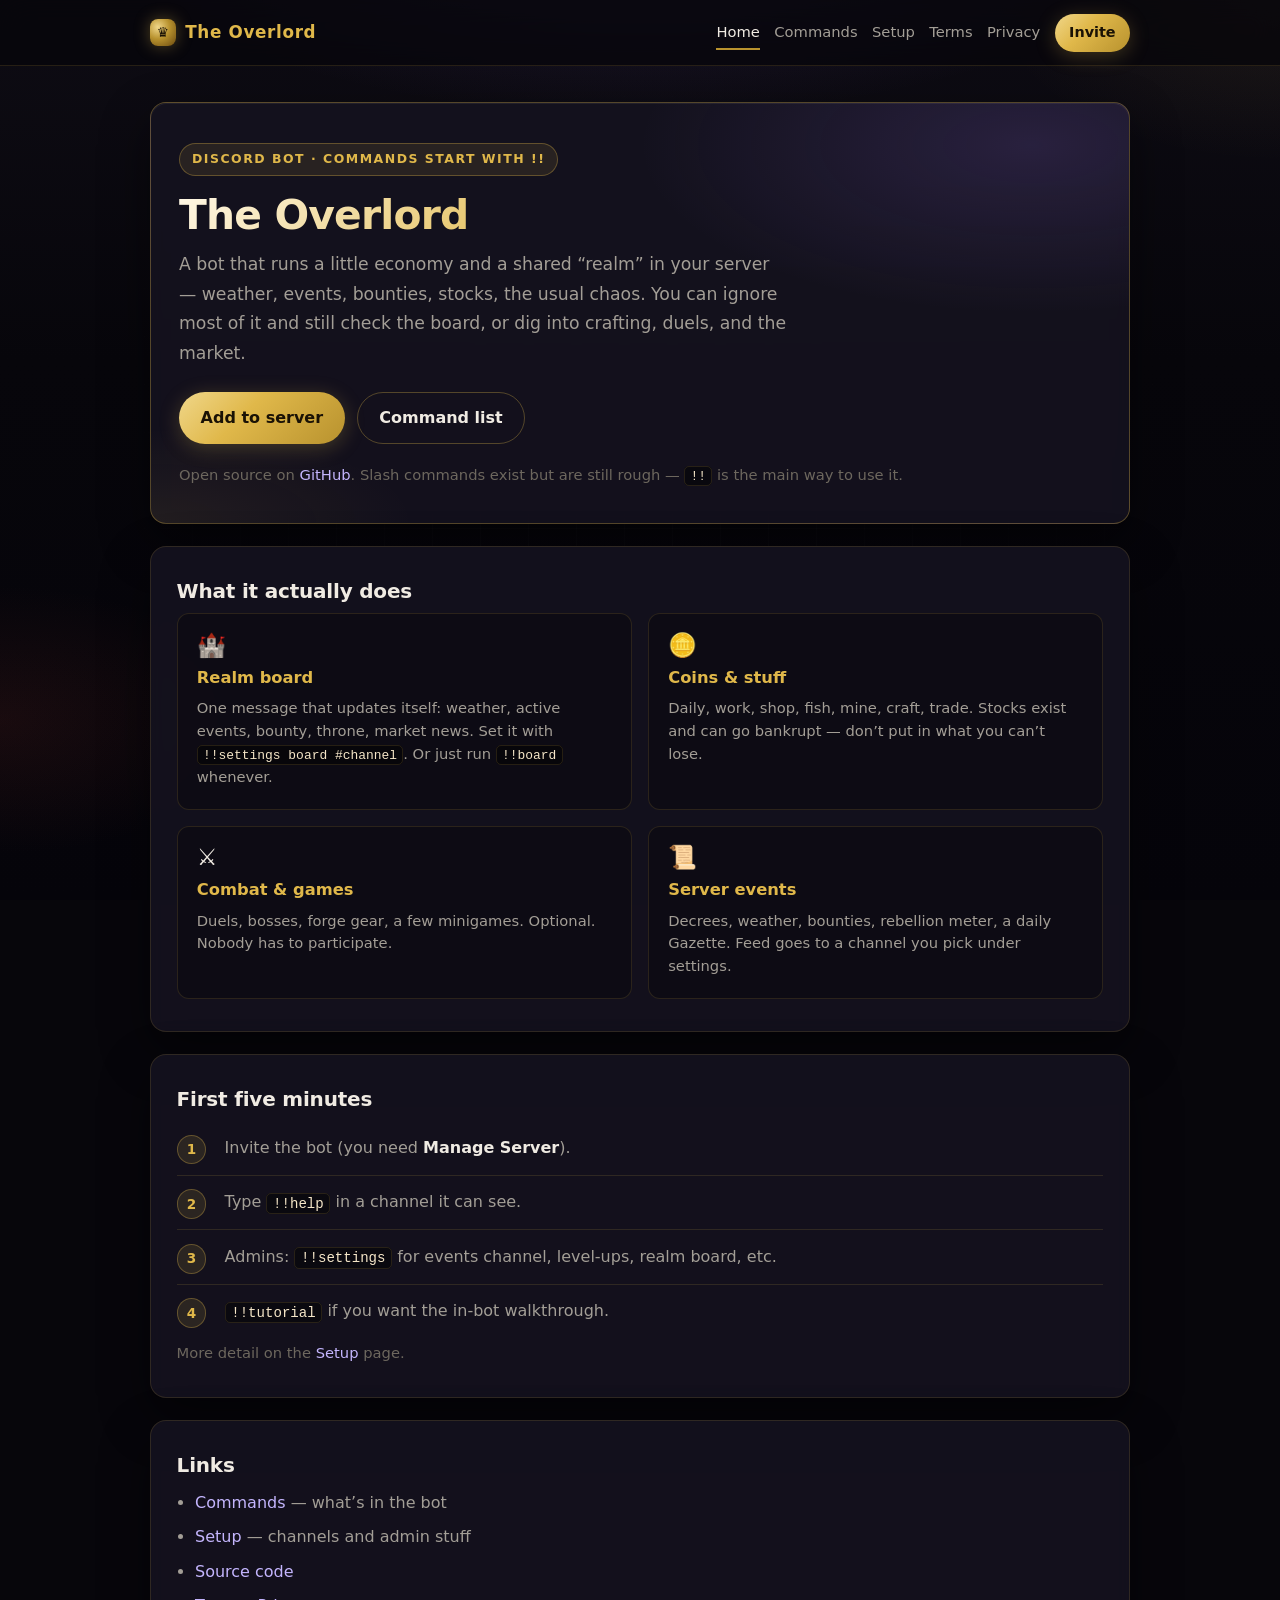
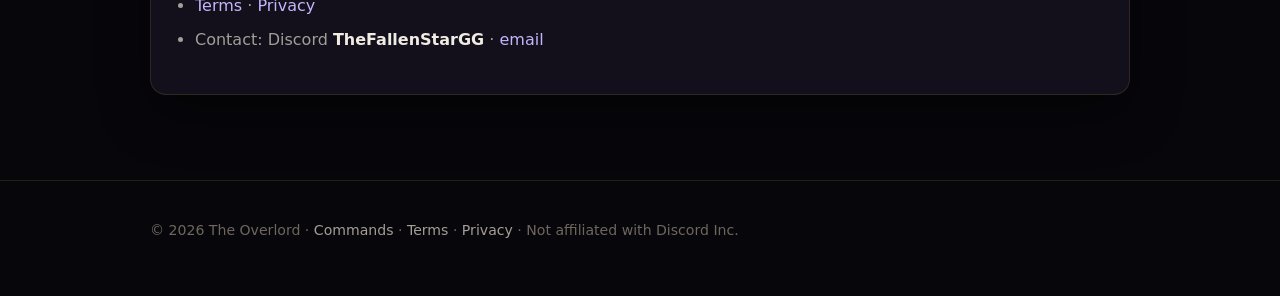
==== index.html @ f22d58d0 "Revise title, description, and navigation links Updated the title and description for clarity and ad" ====
<!DOCTYPE html>
<html lang="en">
<head>
  <meta charset="utf-8" />
  <meta name="viewport" content="width=device-width, initial-scale=1" />
  <title>The Overlord</title>
  <meta name="description" content="Discord bot with a server economy, weather, events, games, and a living realm board. Prefix !!" />
  <meta name="theme-color" content="#e0b84a" />
  <link rel="stylesheet" href="styles.css" />
</head>
<body>
  <header class="site-header">
    <div class="wrap">
      <a class="brand" href="index.html">
        <span class="brand-mark" aria-hidden="true">♛</span>
        <span class="brand-text">The Overlord</span>
      </a>
      <nav>
        <a class="active" href="index.html">Home</a>
        <a href="commands.html">Commands</a>
        <a href="setup.html">Setup</a>
        <a href="terms.html">Terms</a>
        <a href="privacy.html">Privacy</a>
        <a class="btn" href="https://discord.com/api/oauth2/authorize?client_id=1555446743515144232&permissions=268438528&scope=bot%20applications.commands">Invite</a>
      </nav>
    </div>
  </header>

  <main class="wrap">
    <section class="card hero">
      <p class="eyebrow">Discord bot · commands start with !!</p>
      <h1>The Overlord</h1>
      <p class="lead">
        A bot that runs a little economy and a shared “realm” in your server — weather, events, bounties, stocks, the usual chaos.
        You can ignore most of it and still check the board, or dig into crafting, duels, and the market.
      </p>
      <div class="cta-row">
        <a class="btn btn-lg" href="https://discord.com/api/oauth2/authorize?client_id=1555446743515144232&permissions=268438528&scope=bot%20applications.commands">Add to server</a>
        <a class="btn btn-lg btn-secondary" href="commands.html">Command list</a>
      </div>
      <p class="meta tight">
        Open source on
        <a href="https://github.com/TheFallenStarGG/OverLord-Bot" target="_blank" rel="noopener">GitHub</a>.
        Slash commands exist but are still rough — <code>!!</code> is the main way to use it.
      </p>
    </section>

    <section class="card">
      <h2 class="section-title">What it actually does</h2>
      <ul class="feature-grid">
        <li class="feature-card">
          <div class="feature-icon">🏰</div>
          <h3>Realm board</h3>
          <p>
            One message that updates itself: weather, active events, bounty, throne, market news.
            Set it with <code>!!settings board #channel</code>. Or just run <code>!!board</code> whenever.
          </p>
        </li>
        <li class="feature-card">
          <div class="feature-icon">🪙</div>
          <h3>Coins &amp; stuff</h3>
          <p>
            Daily, work, shop, fish, mine, craft, trade. Stocks exist and can go bankrupt — don’t put in what you can’t lose.
          </p>
        </li>
        <li class="feature-card">
          <div class="feature-icon">⚔️</div>
          <h3>Combat &amp; games</h3>
          <p>
            Duels, bosses, forge gear, a few minigames. Optional. Nobody has to participate.
          </p>
        </li>
        <li class="feature-card">
          <div class="feature-icon">📜</div>
          <h3>Server events</h3>
          <p>
            Decrees, weather, bounties, rebellion meter, a daily Gazette. Feed goes to a channel you pick under settings.
          </p>
        </li>
      </ul>
    </section>

    <section class="card">
      <h2 class="section-title">First five minutes</h2>
      <ol class="steps">
        <li>Invite the bot (you need <strong>Manage Server</strong>).</li>
        <li>Type <code>!!help</code> in a channel it can see.</li>
        <li>Admins: <code>!!settings</code> for events channel, level-ups, realm board, etc.</li>
        <li><code>!!tutorial</code> if you want the in-bot walkthrough.</li>
      </ol>
      <p class="meta">More detail on the <a href="setup.html">Setup</a> page.</p>
    </section>

    <section class="card">
      <h2 class="section-title">Links</h2>
      <ul class="feature-list">
        <li><a href="commands.html">Commands</a> — what’s in the bot</li>
        <li><a href="setup.html">Setup</a> — channels and admin stuff</li>
        <li><a href="https://github.com/TheFallenStarGG/OverLord-Bot" target="_blank" rel="noopener">Source code</a></li>
        <li><a href="terms.html">Terms</a> · <a href="privacy.html">Privacy</a></li>
        <li>Contact: Discord <strong>TheFallenStarGG</strong> · <a href="mailto:DarkstarGaming2326@proton.me">email</a></li>
      </ul>
    </section>
  </main>

  <footer class="site-footer">
    <div class="wrap">
      <p>
        © 2026 The Overlord ·
        <a href="commands.html">Commands</a> ·
        <a href="terms.html">Terms</a> ·
        <a href="privacy.html">Privacy</a> ·
        Not affiliated with Discord Inc.
      </p>
    </div>
  </footer>
</body>
</html>
---- styles.css ----
:root {
  --bg0: #07060b;
  --bg1: #0e0c14;
  --bg2: #16131f;
  --card: rgba(22, 19, 32, 0.85);
  --card-solid: #161320;
  --text: #f0ebe3;
  --muted: #a39e96;
  --faint: #6d675e;
  --gold: #e0b84a;
  --gold-dim: #b8922e;
  --crimson: #c44536;
  --violet: #7c5cbf;
  --border: rgba(224, 184, 74, 0.14);
  --border-strong: rgba(224, 184, 74, 0.32);
  --link: #c4b5fd;
  --shadow: 0 20px 50px rgba(0, 0, 0, 0.45);
  --radius: 16px;
  --font: "Segoe UI", system-ui, -apple-system, Roboto, Ubuntu, Cantarell, sans-serif;
  --mono: ui-monospace, "Cascadia Code", "SF Mono", Menlo, Consolas, monospace;
}

*,
*::before,
*::after {
  box-sizing: border-box;
}

html {
  scroll-behavior: smooth;
}

body {
  margin: 0;
  min-height: 100vh;
  font-family: var(--font);
  color: var(--text);
  line-height: 1.65;
  background: var(--bg0);
  background-image:
    radial-gradient(ellipse 90% 60% at 50% -20%, rgba(124, 92, 191, 0.28), transparent 55%),
    radial-gradient(ellipse 50% 40% at 100% 0%, rgba(224, 184, 74, 0.08), transparent 45%),
    radial-gradient(ellipse 40% 30% at 0% 80%, rgba(196, 69, 54, 0.1), transparent 50%),
    linear-gradient(180deg, var(--bg1) 0%, var(--bg0) 40%, #05040a 100%);
  background-attachment: fixed;
}

/* subtle grid texture */
body::before {
  content: "";
  pointer-events: none;
  position: fixed;
  inset: 0;
  background-image:
    linear-gradient(rgba(255, 255, 255, 0.015) 1px, transparent 1px),
    linear-gradient(90deg, rgba(255, 255, 255, 0.015) 1px, transparent 1px);
  background-size: 48px 48px;
  mask-image: radial-gradient(ellipse at center, black 20%, transparent 75%);
  z-index: 0;
}

a {
  color: var(--link);
  text-decoration: none;
  transition: color 0.15s ease;
}

a:hover {
  color: var(--gold);
}

code {
  font-family: var(--mono);
  font-size: 0.88em;
  background: rgba(0, 0, 0, 0.45);
  border: 1px solid var(--border);
  border-radius: 5px;
  padding: 0.12em 0.4em;
  color: #f5e6c8;
}

.wrap {
  width: min(980px, 92%);
  margin: 0 auto;
  position: relative;
  z-index: 1;
}

/* ---------- Header ---------- */

.site-header {
  position: sticky;
  top: 0;
  z-index: 50;
  border-bottom: 1px solid var(--border);
  background: rgba(7, 6, 11, 0.78);
  backdrop-filter: blur(14px) saturate(1.2);
  -webkit-backdrop-filter: blur(14px) saturate(1.2);
}

.site-header .wrap {
  display: flex;
  align-items: center;
  justify-content: space-between;
  padding: 0.85rem 0;
  gap: 1rem;
}

.brand {
  display: flex;
  align-items: center;
  gap: 0.55rem;
  font-weight: 750;
  font-size: 1.05rem;
  color: var(--gold) !important;
  letter-spacing: 0.04em;
  text-decoration: none !important;
}

.brand-mark {
  width: 1.65rem;
  height: 1.65rem;
  border-radius: 8px;
  background:
    radial-gradient(circle at 30% 30%, #f0d78a, var(--gold-dim) 45%, #6b4a10 100%);
  box-shadow: 0 0 16px rgba(224, 184, 74, 0.35);
  display: grid;
  place-items: center;
  font-size: 0.85rem;
  color: #1a1205;
  flex-shrink: 0;
}

nav {
  display: flex;
  gap: 0.35rem 0.9rem;
  align-items: center;
  flex-wrap: wrap;
  justify-content: flex-end;
}

nav a:not(.btn) {
  color: var(--muted);
  font-size: 0.92rem;
  font-weight: 500;
  padding: 0.25rem 0;
  border-bottom: 2px solid transparent;
}

nav a:not(.btn):hover,
nav a.active {
  color: var(--text);
  border-bottom-color: var(--gold-dim);
}

/* ---------- Buttons ---------- */

.btn {
  display: inline-flex;
  align-items: center;
  justify-content: center;
  gap: 0.35rem;
  background: linear-gradient(135deg, #f0d78a 0%, var(--gold) 40%, var(--gold-dim) 100%);
  color: #1a1205 !important;
  padding: 0.45rem 0.9rem;
  border-radius: 999px;
  font-weight: 700;
  font-size: 0.9rem;
  text-decoration: none !important;
  border: none;
  box-shadow: 0 4px 20px rgba(224, 184, 74, 0.25);
  transition: transform 0.15s ease, filter 0.15s ease, box-shadow 0.15s ease;
}

.btn:hover {
  filter: brightness(1.08);
  transform: translateY(-1px);
  box-shadow: 0 8px 28px rgba(224, 184, 74, 0.35);
  color: #1a1205 !important;
}

.btn-lg {
  padding: 0.75rem 1.35rem;
  font-size: 1rem;
}

.btn-secondary {
  background: transparent;
  color: var(--text) !important;
  border: 1px solid var(--border-strong);
  box-shadow: none;
}

.btn-secondary:hover {
  border-color: var(--gold);
  color: var(--gold) !important;
  background: rgba(224, 184, 74, 0.06);
  filter: none;
}

/* ---------- Layout ---------- */

main {
  padding: 2.25rem 0 4rem;
}

.card {
  background: var(--card);
  border: 1px solid var(--border);
  border-radius: var(--radius);
  padding: 1.75rem 1.6rem 2rem;
  margin-bottom: 1.35rem;
  box-shadow: var(--shadow);
  backdrop-filter: blur(8px);
}

/* ---------- Hero ---------- */

.hero {
  position: relative;
  overflow: hidden;
  padding: 2.5rem 1.75rem 2.25rem;
  border-color: var(--border-strong);
  background:
    radial-gradient(ellipse 80% 80% at 90% 10%, rgba(124, 92, 191, 0.2), transparent 50%),
    radial-gradient(ellipse 60% 50% at 0% 100%, rgba(224, 184, 74, 0.08), transparent 45%),
    var(--card);
}

.hero::after {
  content: "";
  position: absolute;
  inset: 0;
  border-radius: inherit;
  pointer-events: none;
  box-shadow: inset 0 1px 0 rgba(255, 255, 255, 0.06);
}

.eyebrow {
  display: inline-flex;
  align-items: center;
  gap: 0.4rem;
  font-size: 0.78rem;
  font-weight: 650;
  letter-spacing: 0.12em;
  text-transform: uppercase;
  color: var(--gold);
  background: rgba(224, 184, 74, 0.1);
  border: 1px solid var(--border-strong);
  border-radius: 999px;
  padding: 0.3rem 0.75rem;
  margin: 0 0 1rem;
}

.hero h1 {
  margin: 0 0 0.75rem;
  font-size: clamp(1.85rem, 4.5vw, 2.55rem);
  line-height: 1.15;
  font-weight: 800;
  letter-spacing: -0.02em;
  background: linear-gradient(135deg, #fff8e7 0%, var(--gold) 45%, #c9a227 100%);
  -webkit-background-clip: text;
  background-clip: text;
  color: transparent;
}

.lead {
  color: var(--muted);
  margin: 0 0 1.5rem;
  max-width: 38rem;
  font-size: 1.08rem;
  line-height: 1.7;
}

.cta-row {
  display: flex;
  flex-wrap: wrap;
  gap: 0.75rem;
  margin-bottom: 1.15rem;
}

.meta {
  color: var(--faint);
  margin: 1rem 0 0;
  font-size: 0.92rem;
}

.meta.tight {
  margin-top: 0.5rem;
}

/* ---------- Section titles ---------- */

.section-title {
  margin: 0 0 0.35rem;
  font-size: 1.25rem;
  font-weight: 700;
  color: var(--text);
  letter-spacing: -0.01em;
}

.section-sub {
  margin: 0 0 1.25rem;
  color: var(--muted);
  font-size: 0.98rem;
}

/* ---------- Feature grid ---------- */

.feature-grid {
  display: grid;
  gap: 1rem;
  margin: 0;
  padding: 0;
  list-style: none;
}

@media (min-width: 640px) {
  .feature-grid {
    grid-template-columns: 1fr 1fr;
  }
}

.feature-grid.three {
  grid-template-columns: 1fr;
}

@media (min-width: 720px) {
  .feature-grid.three {
    grid-template-columns: repeat(3, 1fr);
  }
}

.feature-card {
  background: rgba(0, 0, 0, 0.28);
  border: 1px solid var(--border);
  border-radius: 12px;
  padding: 1.15rem 1.2rem 1.25rem;
  transition: border-color 0.15s ease, transform 0.15s ease;
}

.feature-card:hover {
  border-color: var(--border-strong);
  transform: translateY(-2px);
}

.feature-icon {
  font-size: 1.45rem;
  line-height: 1;
  margin-bottom: 0.55rem;
}

.feature-card h3 {
  margin: 0 0 0.35rem;
  font-size: 1.02rem;
  font-weight: 700;
  color: var(--gold);
}

.feature-card p {
  margin: 0;
  font-size: 0.92rem;
  color: var(--muted);
  line-height: 1.55;
}

/* ---------- Lists / steps ---------- */

.feature-list {
  margin: 0;
  padding-left: 1.15rem;
  color: var(--muted);
}

.feature-list li {
  margin: 0.5rem 0;
}

.feature-list strong {
  color: var(--text);
}

.steps {
  margin: 0;
  padding-left: 0;
  list-style: none;
  counter-reset: step;
}

.steps li {
  counter-increment: step;
  position: relative;
  padding: 0.85rem 0 0.85rem 3rem;
  border-bottom: 1px solid var(--border);
  color: var(--muted);
}

.steps li:last-child {
  border-bottom: none;
  padding-bottom: 0;
}

.steps li::before {
  content: counter(step);
  position: absolute;
  left: 0;
  top: 0.85rem;
  width: 1.85rem;
  height: 1.85rem;
  border-radius: 50%;
  background: rgba(224, 184, 74, 0.12);
  border: 1px solid var(--border-strong);
  color: var(--gold);
  font-weight: 700;
  font-size: 0.85rem;
  display: grid;
  place-items: center;
}

.steps strong {
  color: var(--text);
}

/* ---------- Perm chips ---------- */

.perm-row {
  display: flex;
  flex-wrap: wrap;
  gap: 0.45rem;
  margin: 0.75rem 0 0;
}

.perm {
  font-size: 0.8rem;
  font-weight: 600;
  color: var(--muted);
  background: rgba(0, 0, 0, 0.35);
  border: 1px solid var(--border);
  border-radius: 999px;
  padding: 0.3rem 0.7rem;
}

/* ---------- Link cards ---------- */

.links {
  display: grid;
  gap: 1rem;
}

@media (min-width: 640px) {
  .links {
    grid-template-columns: 1fr 1fr;
  }
}

.link-card {
  display: block;
  background: var(--card);
  border: 1px solid var(--border);
  border-radius: var(--radius);
  padding: 1.35rem 1.4rem;
  color: inherit;
  text-decoration: none !important;
  box-shadow: var(--shadow);
  transition: border-color 0.15s ease, transform 0.15s ease;
}

.link-card:hover {
  border-color: var(--gold-dim);
  transform: translateY(-2px);
}

.link-card h2 {
  margin: 0 0 0.4rem;
  font-size: 1.1rem;
  color: var(--gold);
}

.link-card p {
  margin: 0;
  color: var(--muted);
  font-size: 0.94rem;
}

/* ---------- Legal pages ---------- */

article.card h1 {
  margin: 0 0 0.35rem;
  font-size: 1.85rem;
  color: var(--gold);
}

article.card h2 {
  margin: 1.85rem 0 0.55rem;
  font-size: 1.12rem;
  color: var(--text);
  padding-bottom: 0.35rem;
  border-bottom: 1px solid var(--border);
}

article.card p,
article.card li {
  color: var(--muted);
}

article.card strong {
  color: var(--text);
}

/* ---------- Footer ---------- */

.site-footer {
  border-top: 1px solid var(--border);
  color: var(--faint);
  font-size: 0.88rem;
  padding: 1.5rem 0 2.5rem;
  position: relative;
  z-index: 1;
}

.site-footer a {
  color: var(--muted);
}

.site-footer a:hover {
  color: var(--gold);
}

/* ---------- 404 ---------- */

.center-hero {
  text-align: center;
  padding: 3rem 1.5rem;
}

.center-hero .lead {
  margin-left: auto;
  margin-right: auto;
}

/* ---------- Mobile ---------- */

@media (max-width: 560px) {
  .card,
  .hero {
    padding: 1.35rem 1.1rem 1.5rem;
  }

  nav a:not(.btn) {
    font-size: 0.85rem;
  }

  .brand span.brand-text {
    max-width: 9rem;
    overflow: hidden;
    text-overflow: ellipsis;
    white-space: nowrap;
  }
  }
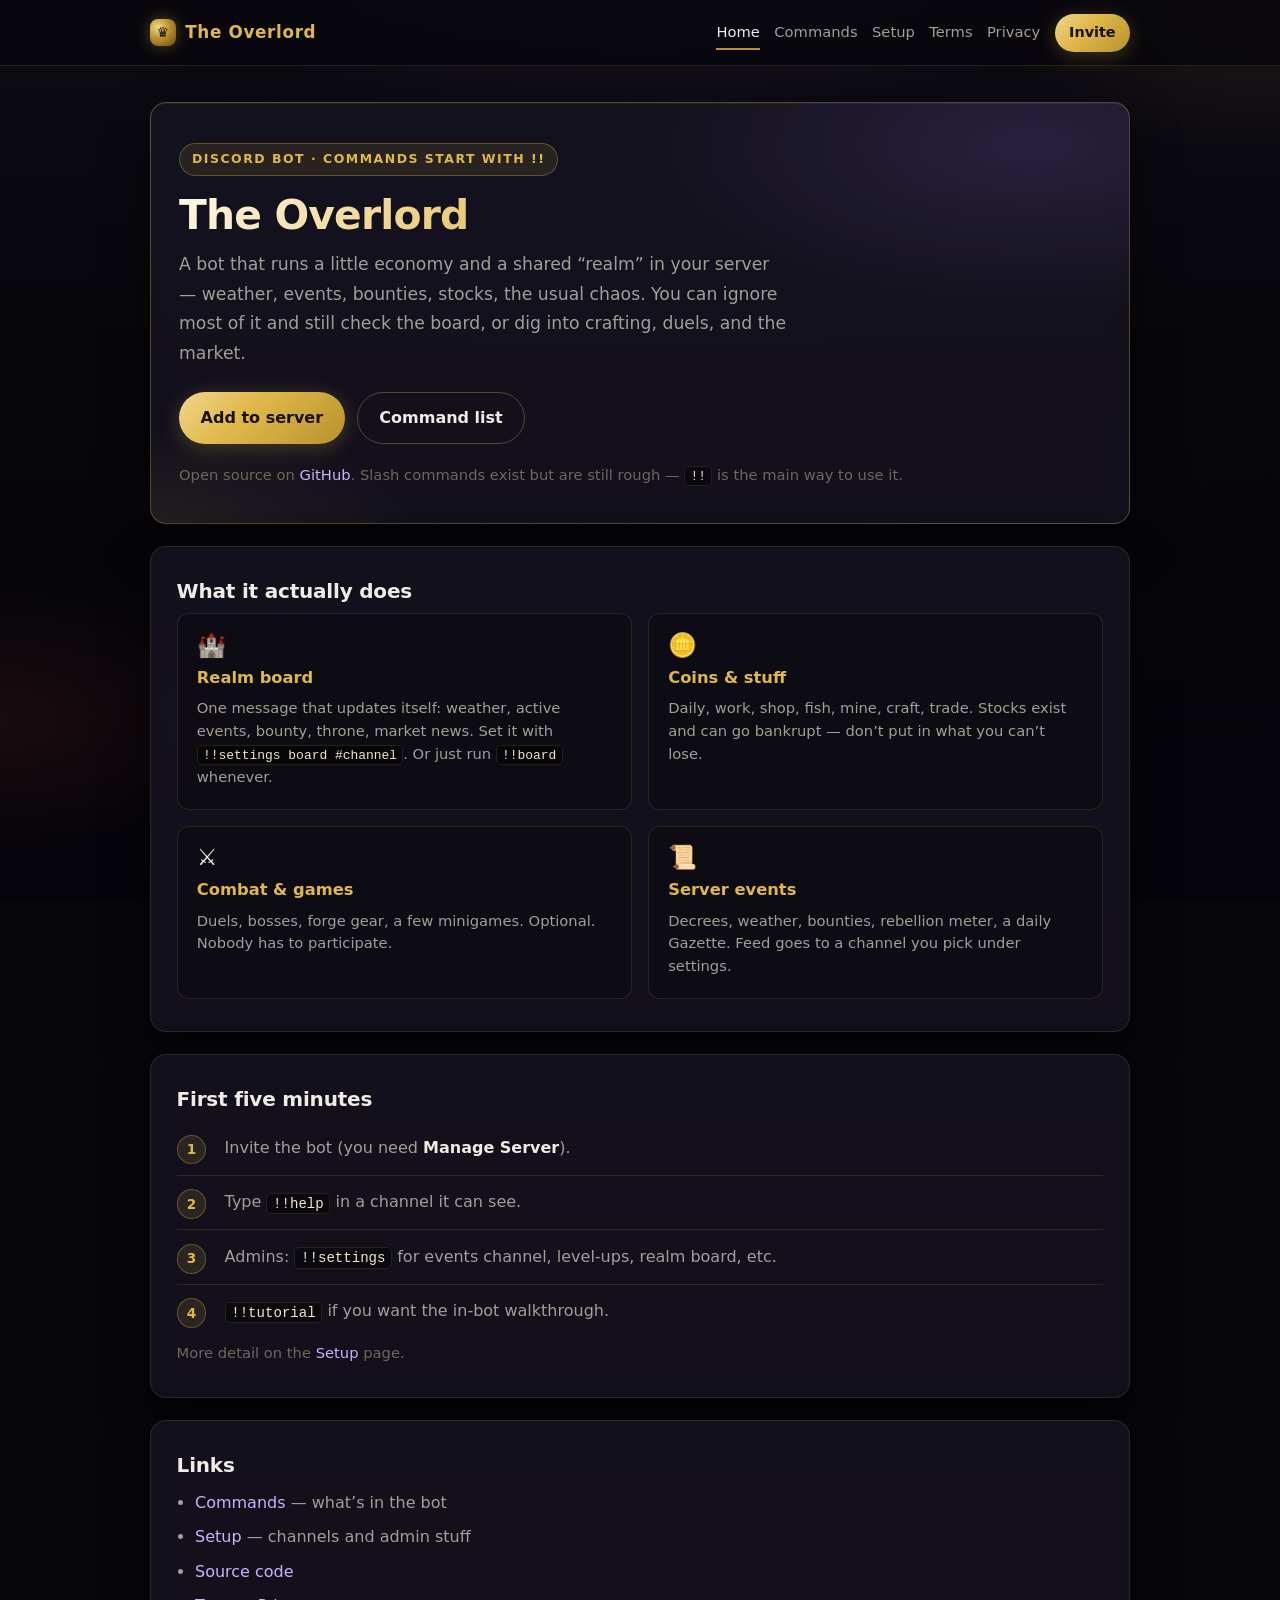
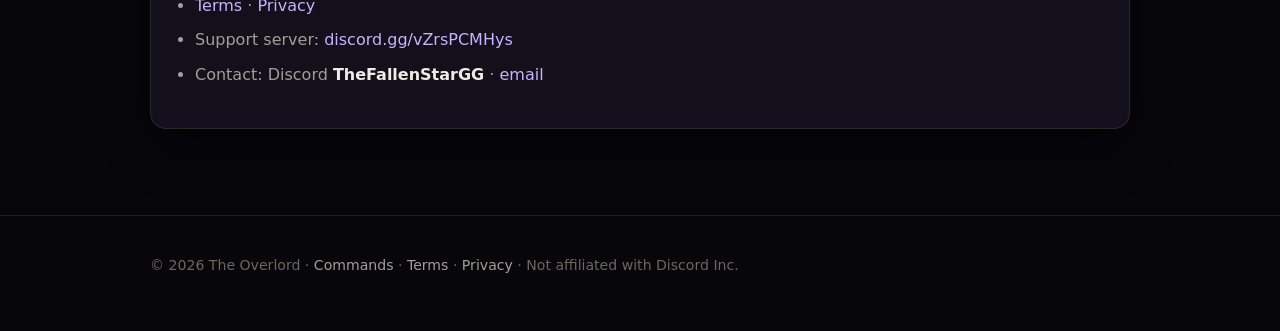
==== commit 8c86a80c: "Add support server link to index.html" ====
--- a/index.html
+++ b/index.html
@@ -98,6 +98,7 @@
         <li><a href="setup.html">Setup</a> — channels and admin stuff</li>
         <li><a href="https://github.com/TheFallenStarGG/OverLord-Bot" target="_blank" rel="noopener">Source code</a></li>
         <li><a href="terms.html">Terms</a> · <a href="privacy.html">Privacy</a></li>
+        <li>Support server: <a href="https://discord.gg/vZrsPCMHys" target="_blank" rel="noopener">discord.gg/vZrsPCMHys</a></li>
         <li>Contact: Discord <strong>TheFallenStarGG</strong> · <a href="mailto:DarkstarGaming2326@proton.me">email</a></li>
       </ul>
     </section>
--- a/styles.css
+++ b/styles.css
@@ -557,3 +557,35 @@
     white-space: nowrap;
   }
   }
+
+/* Command reference rows */
+.cmd-table {
+  display: grid;
+  gap: 0.55rem;
+}
+
+.cmd-table > div {
+  display: grid;
+  grid-template-columns: minmax(8rem, 14rem) 1fr;
+  gap: 0.5rem 1rem;
+  padding: 0.45rem 0;
+  border-bottom: 1px solid var(--border);
+  align-items: baseline;
+  font-size: 0.95rem;
+  color: var(--muted);
+}
+
+.cmd-table > div:last-child {
+  border-bottom: none;
+}
+
+.cmd-table code {
+  color: #f5e6c8;
+}
+
+@media (max-width: 560px) {
+  .cmd-table > div {
+    grid-template-columns: 1fr;
+    gap: 0.15rem;
+  }
+}
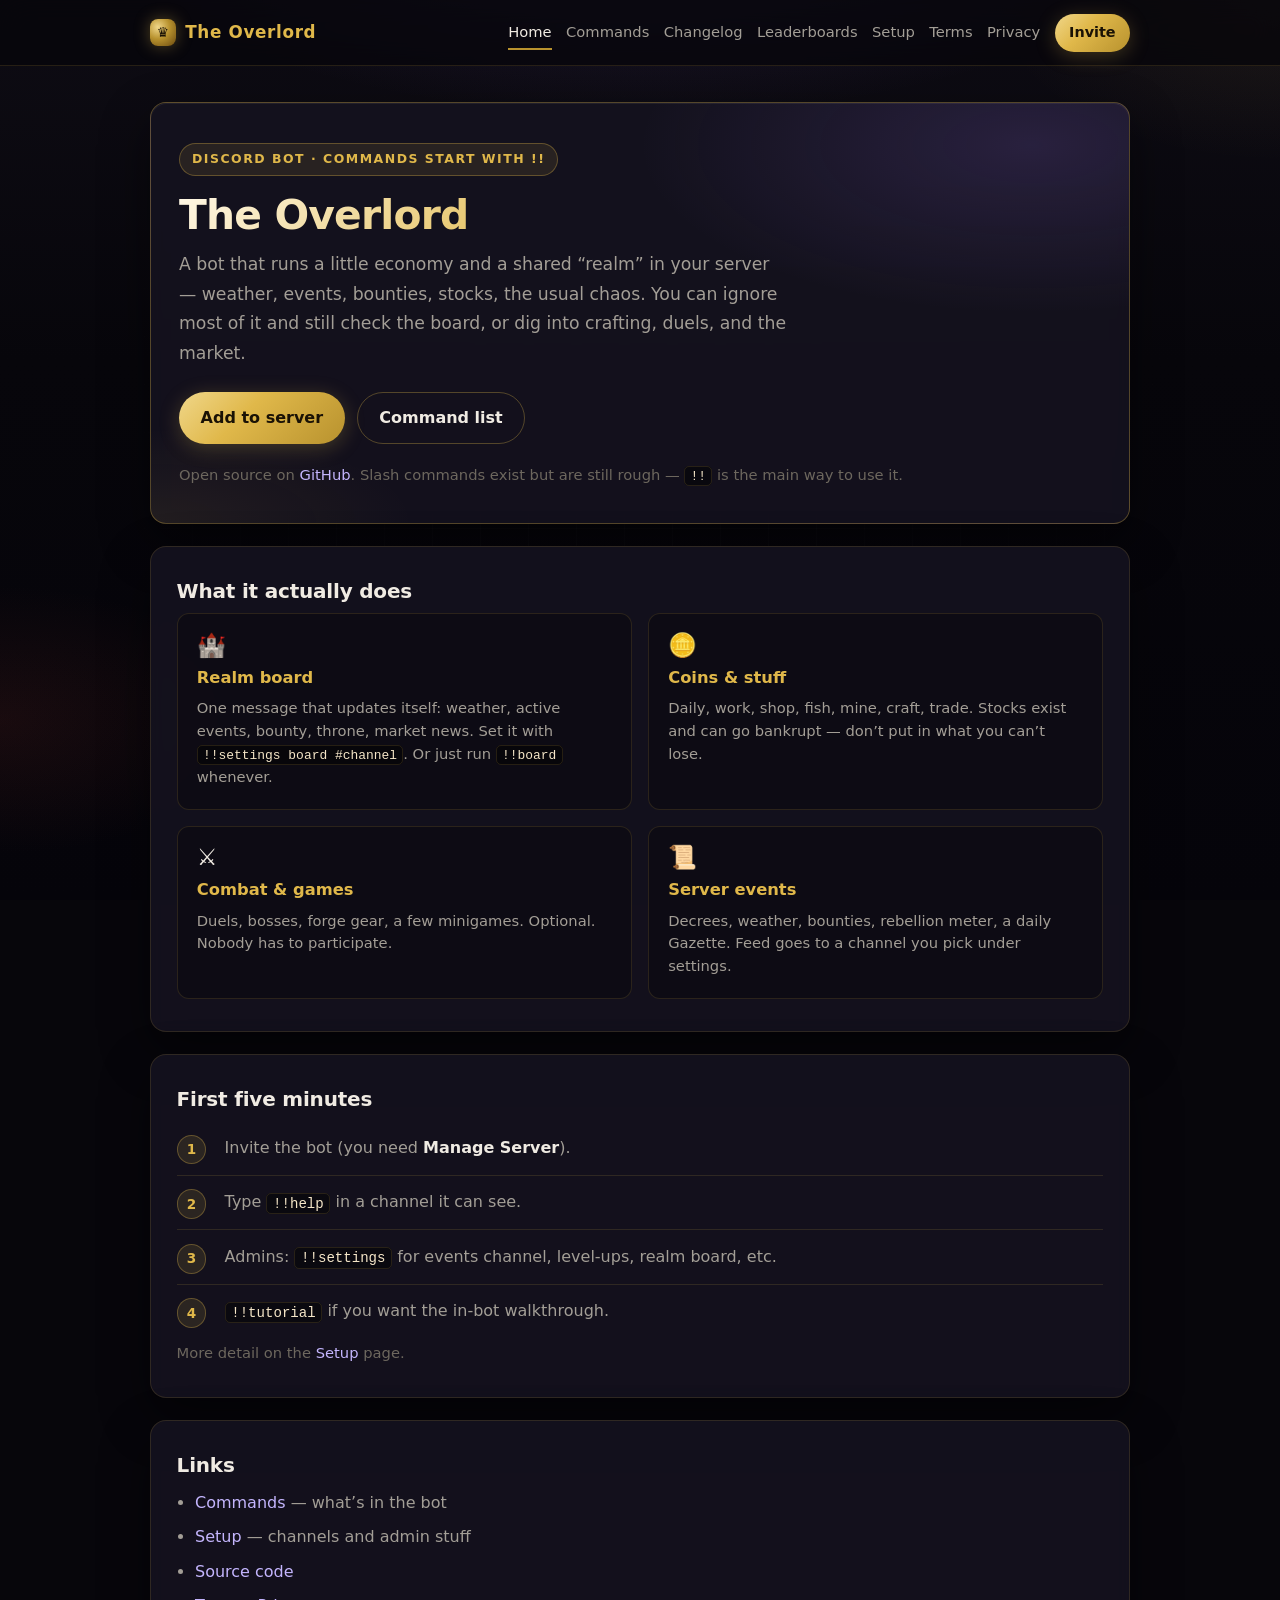
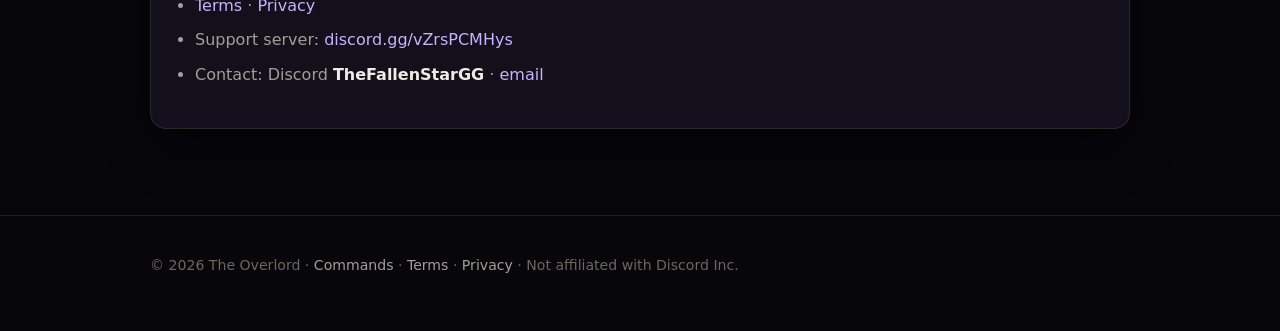
==== commit 5832caf5: "Add links to Changelog and Leaderboards in navigation" ====
--- a/index.html
+++ b/index.html
@@ -18,6 +18,8 @@
       <nav>
         <a class="active" href="index.html">Home</a>
         <a href="commands.html">Commands</a>
+        <a href="changelog.html">Changelog</a>
+        <a href="leaderboards.html">Leaderboards</a>
         <a href="setup.html">Setup</a>
         <a href="terms.html">Terms</a>
         <a href="privacy.html">Privacy</a>
--- a/styles.css
+++ b/styles.css
@@ -589,3 +589,181 @@
     gap: 0.15rem;
   }
 }
+
+/* ---------- Tabs, leaderboards & changelog ---------- */
+
+.tabs {
+  display: flex;
+  flex-wrap: wrap;
+  gap: 0.5rem;
+  margin: 1.25rem 0 0;
+}
+
+.tabs.small {
+  margin: 0 0 1rem;
+}
+
+.tab {
+  font: inherit;
+  font-size: 0.92rem;
+  font-weight: 650;
+  color: var(--muted);
+  background: rgba(0, 0, 0, 0.35);
+  border: 1px solid var(--border);
+  border-radius: 999px;
+  padding: 0.45rem 0.95rem;
+  cursor: pointer;
+  transition: color 0.15s ease, border-color 0.15s ease;
+}
+
+.tab:hover {
+  color: var(--text);
+  border-color: var(--border-strong);
+}
+
+.tab[aria-selected="true"],
+.tab[aria-pressed="true"] {
+  color: #1a1205;
+  background: linear-gradient(135deg, #f0d78a 0%, var(--gold) 40%, var(--gold-dim) 100%);
+  border-color: transparent;
+}
+
+.lb-list {
+  display: grid;
+}
+
+.lb-row {
+  display: grid;
+  grid-template-columns: 2.6rem 1fr auto;
+  gap: 0.25rem 0.85rem;
+  align-items: center;
+  padding: 0.7rem 0.5rem;
+  border-bottom: 1px solid var(--border);
+}
+
+.lb-row:last-child {
+  border-bottom: none;
+}
+
+.lb-row.top {
+  background: rgba(224, 184, 74, 0.05);
+}
+
+.lb-rank {
+  text-align: center;
+  font-weight: 700;
+  font-size: 1.05rem;
+  color: var(--muted);
+}
+
+.lb-who {
+  display: flex;
+  align-items: center;
+  gap: 0.65rem;
+  min-width: 0;
+}
+
+.lb-who img {
+  width: 30px;
+  height: 30px;
+  border-radius: 50%;
+  flex-shrink: 0;
+  background: rgba(0, 0, 0, 0.4);
+}
+
+.lb-name {
+  display: flex;
+  flex-direction: column;
+  min-width: 0;
+  overflow-wrap: anywhere;
+}
+
+.lb-title {
+  font-weight: 600;
+}
+
+.lb-name small {
+  color: var(--faint);
+  font-size: 0.82rem;
+}
+
+.lb-value {
+  font-weight: 700;
+  color: var(--gold);
+  white-space: nowrap;
+  font-variant-numeric: tabular-nums;
+}
+
+.lb-empty {
+  color: var(--muted);
+  padding: 1rem 0;
+  margin: 0;
+}
+
+.log-entry {
+  border-left: 4px solid var(--accent, var(--gold));
+}
+
+.log-head {
+  display: flex;
+  align-items: center;
+  gap: 0.85rem;
+  margin-bottom: 0.6rem;
+}
+
+.log-emoji {
+  font-size: 1.9rem;
+  line-height: 1;
+}
+
+.log-title {
+  margin: 0;
+  font-size: 1.3rem;
+  color: var(--text);
+  display: flex;
+  flex-wrap: wrap;
+  align-items: center;
+  gap: 0.6rem;
+}
+
+.log-badge {
+  font-size: 0.7rem;
+  font-weight: 750;
+  letter-spacing: 0.08em;
+  text-transform: uppercase;
+  color: #1a1205;
+  background: var(--gold);
+  border-radius: 999px;
+  padding: 0.15rem 0.6rem;
+}
+
+.log-date {
+  margin: 0.1rem 0 0;
+  color: var(--faint);
+  font-size: 0.88rem;
+}
+
+.log-summary {
+  color: var(--muted);
+  margin: 0 0 1rem;
+}
+
+.log-section h3 {
+  margin: 1.1rem 0 0.35rem;
+  font-size: 1rem;
+  color: var(--gold);
+}
+
+.log-section ul {
+  margin: 0;
+  padding-left: 1.2rem;
+  color: var(--muted);
+}
+
+.log-section li {
+  margin: 0.4rem 0;
+}
+
+.log-section strong {
+  color: var(--text);
+}
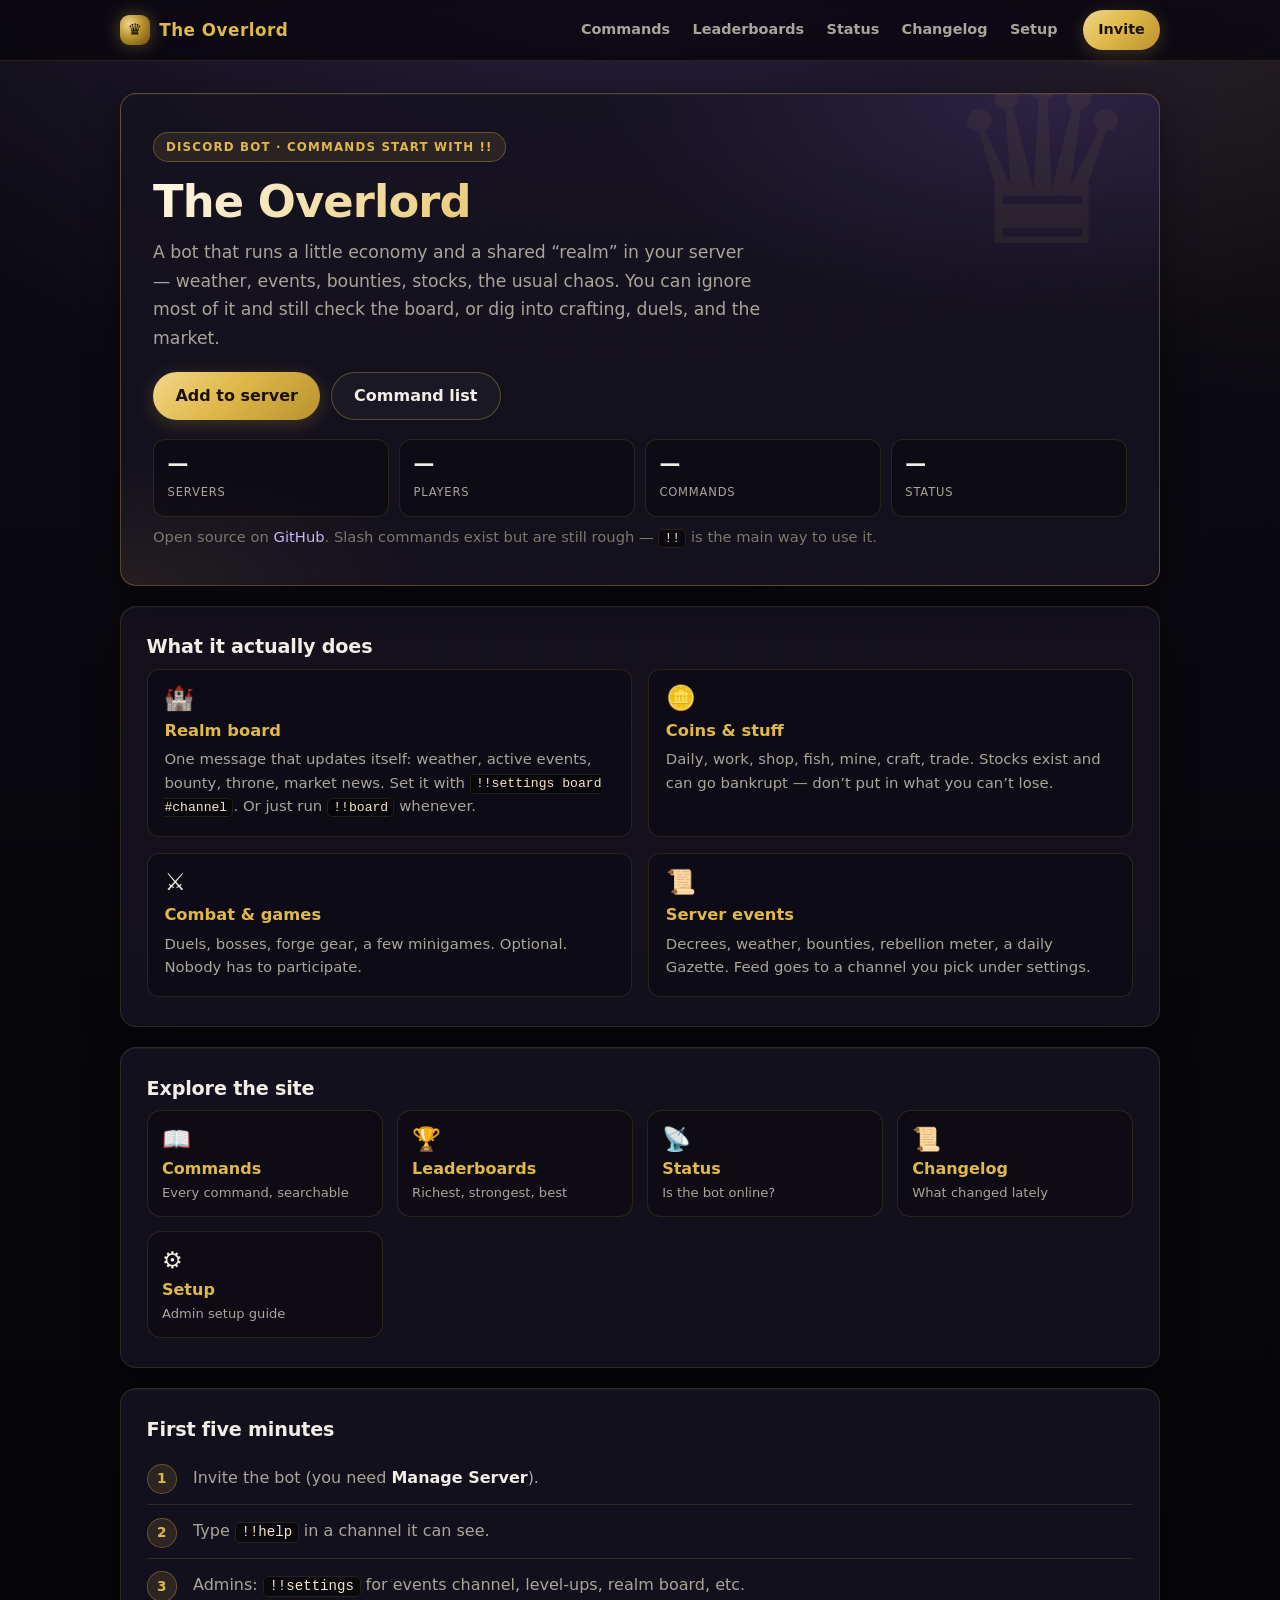
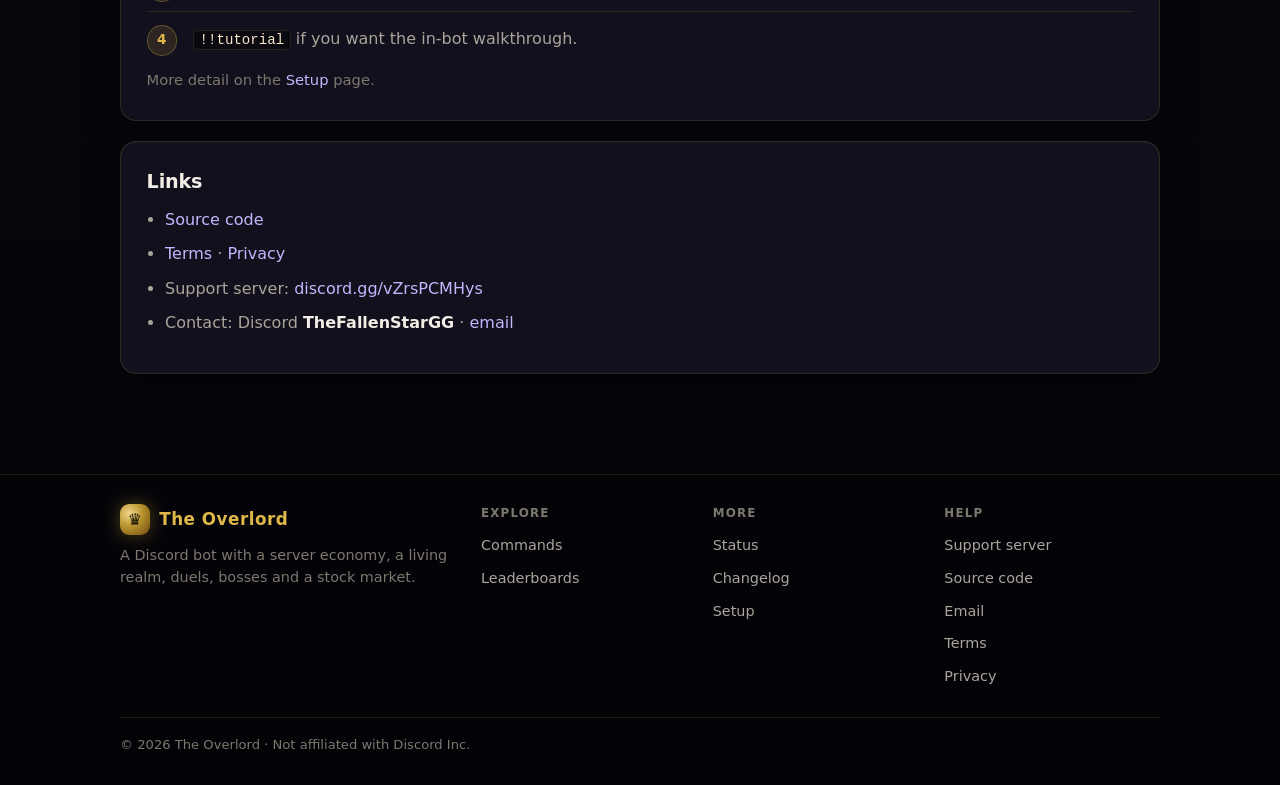
==== commit 4f3858fa: "Revise HTML structure and add dynamic stats Updated viewport meta tag for better display on mobile d" ====
--- a/index.html
+++ b/index.html
@@ -2,31 +2,14 @@
 <html lang="en">
 <head>
   <meta charset="utf-8" />
-  <meta name="viewport" content="width=device-width, initial-scale=1" />
+  <meta name="viewport" content="width=device-width, initial-scale=1, viewport-fit=cover" />
   <title>The Overlord</title>
   <meta name="description" content="Discord bot with a server economy, weather, events, games, and a living realm board. Prefix !!" />
-  <meta name="theme-color" content="#e0b84a" />
+  <meta name="theme-color" content="#0e0c14" />
   <link rel="stylesheet" href="styles.css" />
 </head>
 <body>
-  <header class="site-header">
-    <div class="wrap">
-      <a class="brand" href="index.html">
-        <span class="brand-mark" aria-hidden="true">♛</span>
-        <span class="brand-text">The Overlord</span>
-      </a>
-      <nav>
-        <a class="active" href="index.html">Home</a>
-        <a href="commands.html">Commands</a>
-        <a href="changelog.html">Changelog</a>
-        <a href="leaderboards.html">Leaderboards</a>
-        <a href="setup.html">Setup</a>
-        <a href="terms.html">Terms</a>
-        <a href="privacy.html">Privacy</a>
-        <a class="btn" href="https://discord.com/api/oauth2/authorize?client_id=1555446743515144232&permissions=268438528&scope=bot%20applications.commands">Invite</a>
-      </nav>
-    </div>
-  </header>
+  <script src="data.js"></script>
 
   <main class="wrap">
     <section class="card hero">
@@ -40,12 +23,20 @@
         <a class="btn btn-lg" href="https://discord.com/api/oauth2/authorize?client_id=1555446743515144232&permissions=268438528&scope=bot%20applications.commands">Add to server</a>
         <a class="btn btn-lg btn-secondary" href="commands.html">Command list</a>
       </div>
+      <div class="stats">
+        <div class="stat"><b id="st-servers">—</b><span>Servers</span></div>
+        <div class="stat"><b id="st-players">—</b><span>Players</span></div>
+        <div class="stat"><b id="st-commands">—</b><span>Commands</span></div>
+        <div class="stat"><b id="st-status">—</b><span>Status</span></div>
+      </div>
       <p class="meta tight">
         Open source on
         <a href="https://github.com/TheFallenStarGG/OverLord-Bot" target="_blank" rel="noopener">GitHub</a>.
         Slash commands exist but are still rough — <code>!!</code> is the main way to use it.
       </p>
     </section>
+
+    <div id="latest"></div>
 
     <section class="card">
       <h2 class="section-title">What it actually does</h2>
@@ -83,6 +74,11 @@
     </section>
 
     <section class="card">
+      <h2 class="section-title">Explore the site</h2>
+      <ul class="tiles" id="tiles"></ul>
+    </section>
+
+    <section class="card">
       <h2 class="section-title">First five minutes</h2>
       <ol class="steps">
         <li>Invite the bot (you need <strong>Manage Server</strong>).</li>
@@ -96,8 +92,6 @@
     <section class="card">
       <h2 class="section-title">Links</h2>
       <ul class="feature-list">
-        <li><a href="commands.html">Commands</a> — what’s in the bot</li>
-        <li><a href="setup.html">Setup</a> — channels and admin stuff</li>
         <li><a href="https://github.com/TheFallenStarGG/OverLord-Bot" target="_blank" rel="noopener">Source code</a></li>
         <li><a href="terms.html">Terms</a> · <a href="privacy.html">Privacy</a></li>
         <li>Support server: <a href="https://discord.gg/vZrsPCMHys" target="_blank" rel="noopener">discord.gg/vZrsPCMHys</a></li>
@@ -106,16 +100,50 @@
     </section>
   </main>
 
-  <footer class="site-footer">
-    <div class="wrap">
-      <p>
-        © 2026 The Overlord ·
-        <a href="commands.html">Commands</a> ·
-        <a href="terms.html">Terms</a> ·
-        <a href="privacy.html">Privacy</a> ·
-        Not affiliated with Discord Inc.
-      </p>
-    </div>
-  </footer>
+  <script>
+    (() => {
+      const { fetchData, fmt, el, rich, botState, pages } = Overlord;
+      const $ = (id) => document.getElementById(id);
+
+      // A tile for every page that exists
+      $('tiles').replaceChildren(...pages().map((p) =>
+        el('li', {}, el('a', { class: 'tile', href: p.href },
+          el('span', { class: 't-icon', 'aria-hidden': 'true', text: p.icon }),
+          el('strong', { text: p.label }),
+          el('small', { text: p.desc })))));
+
+      // Live numbers (each one fills in on its own, and stays "—" if it can't load)
+      fetchData('status.json').then((s) => {
+        const { online } = botState(s);
+        $('st-servers').textContent = fmt(s.servers);
+        $('st-status').textContent = online ? 'Online' : 'Offline';
+        $('st-status').className = online ? 'ok' : 'bad';
+      }).catch(() => {});
+
+      fetchData('leaderboards.json').then((d) => {
+        if (d.totals) $('st-players').textContent = fmt(d.totals.players);
+        if ($('st-servers').textContent === '—' && d.totals) $('st-servers').textContent = fmt(d.totals.servers);
+      }).catch(() => {});
+
+      fetchData('commands.json').then((d) => {
+        $('st-commands').textContent = fmt(d.total);
+      }).catch(() => {});
+
+      // Latest update from the changelog
+      fetchData('changelog.json').then(({ updates }) => {
+        const u = updates[0];
+        if (!u) return;
+        const accent = /^#[0-9a-f]{6}$/i.test(u.color) ? u.color : '#e0b84a';
+        $('latest').replaceChildren(
+          el('section', { class: 'card teaser', style: '--accent:' + accent },
+            el('span', { class: 'log-emoji', 'aria-hidden': 'true', text: u.emoji }),
+            el('div', {},
+              el('p', { class: 'log-date', text: 'Latest update · ' + u.date }),
+              el('h2', { text: u.title }),
+              el('p', {}, rich(u.summary)),
+              el('a', { href: 'changelog.html#update-' + updates.length, text: 'Read the full changelog →' }))));
+      }).catch(() => {});
+    })();
+  </script>
 </body>
 </html>
--- a/styles.css
+++ b/styles.css
@@ -1,21 +1,30 @@
+/* ============================================================
+   The Overlord: shared styles (mobile first)
+   ============================================================ */
+
 :root {
   --bg0: #07060b;
   --bg1: #0e0c14;
   --bg2: #16131f;
-  --card: rgba(22, 19, 32, 0.85);
+  --card: rgba(22, 19, 32, 0.88);
   --card-solid: #161320;
-  --text: #f0ebe3;
-  --muted: #a39e96;
-  --faint: #6d675e;
+  --text: #f2ede5;
+  --muted: #aaa49b;
+  --faint: #7d776e;
   --gold: #e0b84a;
   --gold-dim: #b8922e;
+  --gold-soft: rgba(224, 184, 74, 0.12);
   --crimson: #c44536;
   --violet: #7c5cbf;
+  --green: #4ade80;
+  --amber: #fbbf24;
+  --red: #f87171;
   --border: rgba(224, 184, 74, 0.14);
   --border-strong: rgba(224, 184, 74, 0.32);
   --link: #c4b5fd;
-  --shadow: 0 20px 50px rgba(0, 0, 0, 0.45);
   --radius: 16px;
+  --shadow: 0 12px 36px rgba(0, 0, 0, 0.4);
+  --header-h: 3.75rem;
   --font: "Segoe UI", system-ui, -apple-system, Roboto, Ubuntu, Cantarell, sans-serif;
   --mono: ui-monospace, "Cascadia Code", "SF Mono", Menlo, Consolas, monospace;
 }
@@ -27,36 +36,47 @@
 }
 
 html {
+  -webkit-text-size-adjust: 100%;
+  text-size-adjust: 100%;
   scroll-behavior: smooth;
+  scroll-padding-top: 5rem;
+  color-scheme: dark;
 }
 
 body {
   margin: 0;
   min-height: 100vh;
+  min-height: 100dvh;
+  padding-left: env(safe-area-inset-left, 0px);
+  padding-right: env(safe-area-inset-right, 0px);
   font-family: var(--font);
+  font-size: 1rem;
+  line-height: 1.6;
   color: var(--text);
-  line-height: 1.65;
-  background: var(--bg0);
+  background-color: var(--bg0);
   background-image:
-    radial-gradient(ellipse 90% 60% at 50% -20%, rgba(124, 92, 191, 0.28), transparent 55%),
-    radial-gradient(ellipse 50% 40% at 100% 0%, rgba(224, 184, 74, 0.08), transparent 45%),
-    radial-gradient(ellipse 40% 30% at 0% 80%, rgba(196, 69, 54, 0.1), transparent 50%),
-    linear-gradient(180deg, var(--bg1) 0%, var(--bg0) 40%, #05040a 100%);
-  background-attachment: fixed;
-}
-
-/* subtle grid texture */
-body::before {
-  content: "";
-  pointer-events: none;
-  position: fixed;
-  inset: 0;
-  background-image:
-    linear-gradient(rgba(255, 255, 255, 0.015) 1px, transparent 1px),
-    linear-gradient(90deg, rgba(255, 255, 255, 0.015) 1px, transparent 1px);
-  background-size: 48px 48px;
-  mask-image: radial-gradient(ellipse at center, black 20%, transparent 75%);
-  z-index: 0;
+    radial-gradient(ellipse 120% 45% at 50% -8%, rgba(124, 92, 191, 0.3), transparent 60%),
+    radial-gradient(ellipse 60% 35% at 100% 0%, rgba(224, 184, 74, 0.08), transparent 50%),
+    linear-gradient(180deg, var(--bg1) 0%, var(--bg0) 45%, #05040a 100%);
+  background-repeat: no-repeat;
+  overflow-x: clip;
+}
+
+@media (min-width: 900px) {
+  /* subtle grid texture, desktop only (it's wasted effort on phones) */
+  body::before {
+    content: "";
+    pointer-events: none;
+    position: fixed;
+    inset: 0;
+    z-index: 0;
+    background-image:
+      linear-gradient(rgba(255, 255, 255, 0.015) 1px, transparent 1px),
+      linear-gradient(90deg, rgba(255, 255, 255, 0.015) 1px, transparent 1px);
+    background-size: 48px 48px;
+    mask-image: radial-gradient(ellipse at center, black 20%, transparent 75%);
+    -webkit-mask-image: radial-gradient(ellipse at center, black 20%, transparent 75%);
+  }
 }
 
 a {
@@ -67,6 +87,12 @@
 
 a:hover {
   color: var(--gold);
+}
+
+:focus-visible {
+  outline: 2px solid var(--gold);
+  outline-offset: 2px;
+  border-radius: 6px;
 }
 
 code {
@@ -75,13 +101,18 @@
   background: rgba(0, 0, 0, 0.45);
   border: 1px solid var(--border);
   border-radius: 5px;
-  padding: 0.12em 0.4em;
+  padding: 0.1em 0.4em;
   color: #f5e6c8;
+  overflow-wrap: anywhere;
+}
+
+img {
+  max-width: 100%;
 }
 
 .wrap {
-  width: min(980px, 92%);
-  margin: 0 auto;
+  width: min(1040px, 100% - 2rem);
+  margin-inline: auto;
   position: relative;
   z-index: 1;
 }
@@ -91,66 +122,179 @@
 .site-header {
   position: sticky;
   top: 0;
-  z-index: 50;
+  z-index: 60;
+  padding-top: env(safe-area-inset-top, 0px);
   border-bottom: 1px solid var(--border);
-  background: rgba(7, 6, 11, 0.78);
-  backdrop-filter: blur(14px) saturate(1.2);
-  -webkit-backdrop-filter: blur(14px) saturate(1.2);
+  background: rgba(10, 8, 16, 0.86);
+  backdrop-filter: blur(14px) saturate(1.3);
+  -webkit-backdrop-filter: blur(14px) saturate(1.3);
 }
 
 .site-header .wrap {
+  position: static;
   display: flex;
   align-items: center;
-  justify-content: space-between;
-  padding: 0.85rem 0;
-  gap: 1rem;
+  gap: 0.6rem;
+  height: var(--header-h);
 }
 
 .brand {
   display: flex;
   align-items: center;
   gap: 0.55rem;
-  font-weight: 750;
+  margin-right: auto;
+  min-width: 0;
+  font-weight: 800;
   font-size: 1.05rem;
+  letter-spacing: 0.03em;
   color: var(--gold) !important;
-  letter-spacing: 0.04em;
   text-decoration: none !important;
 }
 
 .brand-mark {
-  width: 1.65rem;
-  height: 1.65rem;
-  border-radius: 8px;
-  background:
-    radial-gradient(circle at 30% 30%, #f0d78a, var(--gold-dim) 45%, #6b4a10 100%);
-  box-shadow: 0 0 16px rgba(224, 184, 74, 0.35);
+  flex: none;
+  width: 1.9rem;
+  height: 1.9rem;
   display: grid;
   place-items: center;
-  font-size: 0.85rem;
+  border-radius: 9px;
+  font-size: 1rem;
   color: #1a1205;
-  flex-shrink: 0;
-}
-
-nav {
-  display: flex;
-  gap: 0.35rem 0.9rem;
+  background: radial-gradient(circle at 30% 30%, #f0d78a, var(--gold-dim) 45%, #6b4a10 100%);
+  box-shadow: 0 0 18px rgba(224, 184, 74, 0.35);
+}
+
+/* Menu (a dropdown sheet on phones, a row on desktop) */
+.nav {
+  position: absolute;
+  left: 0;
+  right: 0;
+  top: 100%;
+  display: none;
+  grid-template-columns: 1fr 1fr;
+  gap: 0.45rem;
+  padding: 0.8rem 1rem 1rem;
+  background: rgba(12, 10, 19, 0.98);
+  border-bottom: 1px solid var(--border-strong);
+  box-shadow: 0 18px 30px rgba(0, 0, 0, 0.5);
+}
+
+.site-header.open .nav {
+  display: grid;
+}
+
+.nav a {
+  display: flex;
   align-items: center;
+  gap: 0.55rem;
+  min-height: 2.9rem;
+  padding: 0.55rem 0.85rem;
+  border-radius: 12px;
+  background: rgba(255, 255, 255, 0.045);
+  color: var(--text);
+  font-weight: 650;
+  font-size: 0.95rem;
+}
+
+.nav a.active {
+  background: var(--gold-soft);
+  color: var(--gold);
+  box-shadow: inset 0 0 0 1px var(--border-strong);
+}
+
+.nav-icon {
+  width: 1.4rem;
+  text-align: center;
+  font-size: 1.1rem;
+}
+
+.menu-btn {
+  display: grid;
+  place-content: center;
+  gap: 5px;
+  width: 2.75rem;
+  height: 2.75rem;
+  padding: 0;
+  border: 1px solid var(--border);
+  border-radius: 12px;
+  background: rgba(255, 255, 255, 0.04);
+  cursor: pointer;
+}
+
+.menu-btn span {
+  display: block;
+  width: 1.15rem;
+  height: 2px;
+  border-radius: 2px;
+  background: var(--text);
+  transition: transform 0.2s ease, opacity 0.2s ease;
+}
+
+.site-header.open .menu-btn span:nth-child(1) {
+  transform: translateY(7px) rotate(45deg);
+}
+
+.site-header.open .menu-btn span:nth-child(2) {
+  opacity: 0;
+}
+
+.site-header.open .menu-btn span:nth-child(3) {
+  transform: translateY(-7px) rotate(-45deg);
+}
+
+/* If JavaScript is off, the old plain menu still works */
+.site-header nav:not(.nav) {
+  display: flex;
   flex-wrap: wrap;
   justify-content: flex-end;
-}
-
-nav a:not(.btn) {
-  color: var(--muted);
-  font-size: 0.92rem;
-  font-weight: 500;
-  padding: 0.25rem 0;
-  border-bottom: 2px solid transparent;
-}
-
-nav a:not(.btn):hover,
-nav a.active {
-  color: var(--text);
-  border-bottom-color: var(--gold-dim);
+  gap: 0.3rem 0.9rem;
+  font-size: 0.88rem;
+}
+
+.site-header nav:not(.nav) a:not(.btn) {
+  color: var(--muted);
+}
+
+@media (min-width: 1000px) {
+  .menu-btn {
+    display: none;
+  }
+
+  .site-header .nav,
+  .site-header.open .nav {
+    position: static;
+    display: flex;
+    gap: 0.1rem;
+    padding: 0;
+    background: none;
+    border: 0;
+    box-shadow: none;
+    margin-right: 0.35rem;
+  }
+
+  .nav a {
+    min-height: 0;
+    padding: 0.4rem 0.65rem;
+    background: none;
+    color: var(--muted);
+    font-size: 0.9rem;
+    font-weight: 600;
+  }
+
+  .nav a:hover {
+    color: var(--text);
+    background: rgba(255, 255, 255, 0.05);
+  }
+
+  .nav a.active {
+    color: var(--gold);
+    background: var(--gold-soft);
+    box-shadow: none;
+  }
+
+  .nav-icon {
+    display: none;
+  }
 }
 
 /* ---------- Buttons ---------- */
@@ -159,59 +303,81 @@
   display: inline-flex;
   align-items: center;
   justify-content: center;
-  gap: 0.35rem;
-  background: linear-gradient(135deg, #f0d78a 0%, var(--gold) 40%, var(--gold-dim) 100%);
+  gap: 0.4rem;
+  min-height: 2.75rem;
+  padding: 0.55rem 1.1rem;
+  border: 0;
+  border-radius: 999px;
+  font: inherit;
+  font-weight: 750;
+  font-size: 0.95rem;
+  line-height: 1.2;
   color: #1a1205 !important;
-  padding: 0.45rem 0.9rem;
-  border-radius: 999px;
-  font-weight: 700;
+  text-decoration: none !important;
+  background: linear-gradient(135deg, #f0d78a 0%, var(--gold) 45%, var(--gold-dim) 100%);
+  box-shadow: 0 4px 18px rgba(224, 184, 74, 0.22);
+  cursor: pointer;
+  transition: transform 0.15s ease, filter 0.15s ease, box-shadow 0.15s ease;
+}
+
+.btn:hover {
+  filter: brightness(1.07);
+  transform: translateY(-1px);
+  box-shadow: 0 8px 26px rgba(224, 184, 74, 0.32);
+  color: #1a1205 !important;
+}
+
+.btn-sm {
+  min-height: 2.5rem;
+  padding: 0.4rem 0.95rem;
   font-size: 0.9rem;
-  text-decoration: none !important;
-  border: none;
-  box-shadow: 0 4px 20px rgba(224, 184, 74, 0.25);
-  transition: transform 0.15s ease, filter 0.15s ease, box-shadow 0.15s ease;
-}
-
-.btn:hover {
-  filter: brightness(1.08);
-  transform: translateY(-1px);
-  box-shadow: 0 8px 28px rgba(224, 184, 74, 0.35);
-  color: #1a1205 !important;
 }
 
 .btn-lg {
-  padding: 0.75rem 1.35rem;
+  min-height: 3rem;
+  padding: 0.7rem 1.4rem;
   font-size: 1rem;
 }
 
 .btn-secondary {
-  background: transparent;
+  background: rgba(255, 255, 255, 0.03);
   color: var(--text) !important;
   border: 1px solid var(--border-strong);
   box-shadow: none;
 }
 
 .btn-secondary:hover {
-  border-color: var(--gold);
+  background: var(--gold-soft);
   color: var(--gold) !important;
-  background: rgba(224, 184, 74, 0.06);
   filter: none;
-}
-
-/* ---------- Layout ---------- */
+  box-shadow: none;
+}
+
+/* ---------- Layout & cards ---------- */
 
 main {
-  padding: 2.25rem 0 4rem;
+  padding: 1.1rem 0 2.5rem;
 }
 
 .card {
+  margin-bottom: 1rem;
+  padding: 1.15rem 1rem 1.3rem;
   background: var(--card);
   border: 1px solid var(--border);
-  border-radius: var(--radius);
-  padding: 1.75rem 1.6rem 2rem;
-  margin-bottom: 1.35rem;
-  box-shadow: var(--shadow);
-  backdrop-filter: blur(8px);
+  border-radius: 14px;
+  box-shadow: var(--shadow), inset 0 1px 0 rgba(255, 255, 255, 0.04);
+}
+
+@media (min-width: 640px) {
+  main {
+    padding: 2rem 0 3.5rem;
+  }
+
+  .card {
+    margin-bottom: 1.25rem;
+    padding: 1.6rem 1.6rem 1.8rem;
+    border-radius: var(--radius);
+  }
 }
 
 /* ---------- Hero ---------- */
@@ -219,69 +385,108 @@
 .hero {
   position: relative;
   overflow: hidden;
-  padding: 2.5rem 1.75rem 2.25rem;
+  padding: 1.5rem 1.1rem 1.4rem;
   border-color: var(--border-strong);
   background:
-    radial-gradient(ellipse 80% 80% at 90% 10%, rgba(124, 92, 191, 0.2), transparent 50%),
-    radial-gradient(ellipse 60% 50% at 0% 100%, rgba(224, 184, 74, 0.08), transparent 45%),
+    radial-gradient(ellipse 80% 80% at 90% 0%, rgba(124, 92, 191, 0.22), transparent 55%),
+    radial-gradient(ellipse 60% 50% at 0% 100%, rgba(224, 184, 74, 0.08), transparent 50%),
     var(--card);
 }
 
-.hero::after {
-  content: "";
+.hero::before {
+  content: "♛";
   position: absolute;
-  inset: 0;
-  border-radius: inherit;
+  right: -0.5rem;
+  top: -1.4rem;
+  font-size: 9rem;
+  line-height: 1;
+  color: var(--gold);
+  opacity: 0.06;
   pointer-events: none;
-  box-shadow: inset 0 1px 0 rgba(255, 255, 255, 0.06);
+}
+
+.hero > * {
+  position: relative;
+}
+
+.hero.compact {
+  padding-bottom: 1.1rem;
+}
+
+@media (min-width: 640px) {
+  .hero {
+    padding: 2.4rem 2rem 2.2rem;
+  }
+
+  .hero.compact {
+    padding: 1.8rem 2rem 1.5rem;
+  }
+
+  .hero::before {
+    font-size: 14rem;
+    right: 1rem;
+    top: -2.5rem;
+  }
 }
 
 .eyebrow {
   display: inline-flex;
   align-items: center;
   gap: 0.4rem;
-  font-size: 0.78rem;
-  font-weight: 650;
-  letter-spacing: 0.12em;
+  margin: 0 0 0.9rem;
+  padding: 0.28rem 0.75rem;
+  font-size: 0.74rem;
+  font-weight: 700;
+  letter-spacing: 0.1em;
   text-transform: uppercase;
   color: var(--gold);
   background: rgba(224, 184, 74, 0.1);
   border: 1px solid var(--border-strong);
   border-radius: 999px;
-  padding: 0.3rem 0.75rem;
-  margin: 0 0 1rem;
 }
 
 .hero h1 {
-  margin: 0 0 0.75rem;
-  font-size: clamp(1.85rem, 4.5vw, 2.55rem);
-  line-height: 1.15;
+  margin: 0 0 0.7rem;
+  font-size: clamp(1.9rem, 8vw, 2.8rem);
+  line-height: 1.12;
   font-weight: 800;
   letter-spacing: -0.02em;
-  background: linear-gradient(135deg, #fff8e7 0%, var(--gold) 45%, #c9a227 100%);
+  background: linear-gradient(135deg, #fff8e7 0%, var(--gold) 50%, #c9a227 100%);
   -webkit-background-clip: text;
   background-clip: text;
   color: transparent;
 }
 
 .lead {
-  color: var(--muted);
-  margin: 0 0 1.5rem;
+  margin: 0 0 1.25rem;
   max-width: 38rem;
-  font-size: 1.08rem;
-  line-height: 1.7;
+  color: var(--muted);
+  font-size: 1rem;
+  line-height: 1.65;
+}
+
+@media (min-width: 640px) {
+  .lead {
+    font-size: 1.08rem;
+  }
 }
 
 .cta-row {
   display: flex;
   flex-wrap: wrap;
-  gap: 0.75rem;
-  margin-bottom: 1.15rem;
+  gap: 0.65rem;
+  margin-bottom: 1rem;
+}
+
+@media (max-width: 480px) {
+  .cta-row .btn {
+    flex: 1 1 100%;
+  }
 }
 
 .meta {
+  margin: 1rem 0 0;
   color: var(--faint);
-  margin: 1rem 0 0;
   font-size: 0.92rem;
 }
 
@@ -289,27 +494,83 @@
   margin-top: 0.5rem;
 }
 
+/* Little number tiles */
+.stats {
+  display: grid;
+  grid-template-columns: repeat(2, 1fr);
+  gap: 0.6rem;
+  margin: 1.2rem 0 0.4rem;
+}
+
+@media (min-width: 720px) {
+  .stats {
+    grid-template-columns: repeat(4, 1fr);
+  }
+}
+
+.stat {
+  padding: 0.75rem 0.85rem;
+  background: rgba(0, 0, 0, 0.3);
+  border: 1px solid var(--border);
+  border-radius: 12px;
+}
+
+.stat b {
+  display: block;
+  font-size: 1.3rem;
+  font-weight: 800;
+  line-height: 1.25;
+  font-variant-numeric: tabular-nums;
+}
+
+.stat b.ok {
+  color: var(--green);
+}
+
+.stat b.bad {
+  color: var(--red);
+}
+
+.stat span {
+  font-size: 0.72rem;
+  letter-spacing: 0.07em;
+  text-transform: uppercase;
+  color: var(--muted);
+}
+
 /* ---------- Section titles ---------- */
 
 .section-title {
+  display: flex;
+  align-items: center;
+  flex-wrap: wrap;
+  gap: 0.5rem;
   margin: 0 0 0.35rem;
-  font-size: 1.25rem;
+  font-size: 1.2rem;
+  font-weight: 750;
+  letter-spacing: -0.01em;
+}
+
+.section-sub {
+  margin: 0 0 1rem;
+  color: var(--muted);
+  font-size: 0.96rem;
+}
+
+.count {
+  padding: 0.05rem 0.55rem;
+  font-size: 0.75rem;
   font-weight: 700;
-  color: var(--text);
-  letter-spacing: -0.01em;
-}
-
-.section-sub {
-  margin: 0 0 1.25rem;
-  color: var(--muted);
-  font-size: 0.98rem;
-}
-
-/* ---------- Feature grid ---------- */
+  color: var(--muted);
+  background: rgba(255, 255, 255, 0.06);
+  border-radius: 999px;
+}
+
+/* ---------- Feature cards ---------- */
 
 .feature-grid {
   display: grid;
-  gap: 1rem;
+  gap: 0.75rem;
   margin: 0;
   padding: 0;
   list-style: none;
@@ -318,6 +579,7 @@
 @media (min-width: 640px) {
   .feature-grid {
     grid-template-columns: 1fr 1fr;
+    gap: 1rem;
   }
 }
 
@@ -332,10 +594,10 @@
 }
 
 .feature-card {
+  padding: 1rem 1.05rem 1.1rem;
   background: rgba(0, 0, 0, 0.28);
   border: 1px solid var(--border);
   border-radius: 12px;
-  padding: 1.15rem 1.2rem 1.25rem;
   transition: border-color 0.15s ease, transform 0.15s ease;
 }
 
@@ -345,13 +607,13 @@
 }
 
 .feature-icon {
-  font-size: 1.45rem;
+  margin-bottom: 0.5rem;
+  font-size: 1.5rem;
   line-height: 1;
-  margin-bottom: 0.55rem;
 }
 
 .feature-card h3 {
-  margin: 0 0 0.35rem;
+  margin: 0 0 0.3rem;
   font-size: 1.02rem;
   font-weight: 700;
   color: var(--gold);
@@ -359,12 +621,87 @@
 
 .feature-card p {
   margin: 0;
-  font-size: 0.92rem;
-  color: var(--muted);
+  font-size: 0.93rem;
   line-height: 1.55;
-}
-
-/* ---------- Lists / steps ---------- */
+  color: var(--muted);
+}
+
+/* Link tiles */
+.tiles {
+  display: grid;
+  grid-template-columns: repeat(2, 1fr);
+  gap: 0.65rem;
+  margin: 0;
+  padding: 0;
+  list-style: none;
+}
+
+@media (min-width: 720px) {
+  .tiles {
+    grid-template-columns: repeat(4, 1fr);
+    gap: 0.85rem;
+  }
+}
+
+.tile {
+  display: flex;
+  flex-direction: column;
+  gap: 0.15rem;
+  height: 100%;
+  padding: 0.9rem;
+  color: inherit;
+  text-decoration: none !important;
+  background: rgba(0, 0, 0, 0.26);
+  border: 1px solid var(--border);
+  border-radius: 14px;
+  transition: border-color 0.15s ease, transform 0.15s ease, background 0.15s ease;
+}
+
+.tile:hover {
+  border-color: var(--border-strong);
+  background: var(--gold-soft);
+  transform: translateY(-2px);
+}
+
+.t-icon {
+  font-size: 1.45rem;
+  line-height: 1.2;
+}
+
+.tile strong {
+  color: var(--gold);
+}
+
+.tile small {
+  color: var(--muted);
+  font-size: 0.82rem;
+  line-height: 1.4;
+}
+
+/* Latest update teaser */
+.teaser {
+  display: flex;
+  gap: 0.9rem;
+  align-items: flex-start;
+  border-left: 4px solid var(--accent, var(--gold));
+}
+
+.teaser .log-emoji {
+  flex: none;
+}
+
+.teaser h2 {
+  margin: 0;
+  font-size: 1.1rem;
+}
+
+.teaser p {
+  margin: 0.25rem 0 0.6rem;
+  color: var(--muted);
+  font-size: 0.94rem;
+}
+
+/* ---------- Lists / steps / chips ---------- */
 
 .feature-list {
   margin: 0;
@@ -373,7 +710,7 @@
 }
 
 .feature-list li {
-  margin: 0.5rem 0;
+  margin: 0.55rem 0;
 }
 
 .feature-list strong {
@@ -382,7 +719,7 @@
 
 .steps {
   margin: 0;
-  padding-left: 0;
+  padding: 0;
   list-style: none;
   counter-reset: step;
 }
@@ -390,38 +727,36 @@
 .steps li {
   counter-increment: step;
   position: relative;
-  padding: 0.85rem 0 0.85rem 3rem;
+  padding: 0.85rem 0 0.85rem 2.9rem;
+  color: var(--muted);
   border-bottom: 1px solid var(--border);
-  color: var(--muted);
 }
 
 .steps li:last-child {
-  border-bottom: none;
   padding-bottom: 0;
+  border-bottom: 0;
 }
 
 .steps li::before {
   content: counter(step);
   position: absolute;
   left: 0;
-  top: 0.85rem;
-  width: 1.85rem;
-  height: 1.85rem;
+  top: 0.8rem;
+  width: 1.9rem;
+  height: 1.9rem;
+  display: grid;
+  place-items: center;
+  font-size: 0.85rem;
+  font-weight: 700;
+  color: var(--gold);
+  background: var(--gold-soft);
+  border: 1px solid var(--border-strong);
   border-radius: 50%;
-  background: rgba(224, 184, 74, 0.12);
-  border: 1px solid var(--border-strong);
-  color: var(--gold);
-  font-weight: 700;
-  font-size: 0.85rem;
-  display: grid;
-  place-items: center;
 }
 
 .steps strong {
   color: var(--text);
 }
-
-/* ---------- Perm chips ---------- */
 
 .perm-row {
   display: flex;
@@ -430,21 +765,53 @@
   margin: 0.75rem 0 0;
 }
 
-.perm {
+.perm,
+.pill {
+  display: inline-flex;
+  align-items: center;
+  gap: 0.35rem;
+  padding: 0.28rem 0.7rem;
   font-size: 0.8rem;
-  font-weight: 600;
+  font-weight: 650;
   color: var(--muted);
   background: rgba(0, 0, 0, 0.35);
   border: 1px solid var(--border);
   border-radius: 999px;
-  padding: 0.3rem 0.7rem;
-}
-
-/* ---------- Link cards ---------- */
+}
+
+.pill.ok {
+  color: var(--green);
+  border-color: rgba(74, 222, 128, 0.35);
+  background: rgba(74, 222, 128, 0.08);
+}
+
+.pill.warn {
+  color: var(--amber);
+  border-color: rgba(251, 191, 36, 0.35);
+  background: rgba(251, 191, 36, 0.08);
+}
+
+.pill.bad {
+  color: var(--red);
+  border-color: rgba(248, 113, 113, 0.35);
+  background: rgba(248, 113, 113, 0.08);
+}
+
+.note {
+  margin: 0;
+  padding: 0.8rem 1rem;
+  font-size: 0.9rem;
+  color: var(--muted);
+  background: rgba(124, 92, 191, 0.12);
+  border: 1px solid rgba(124, 92, 191, 0.3);
+  border-radius: 12px;
+}
+
+/* ---------- Link cards (older pages) ---------- */
 
 .links {
   display: grid;
-  gap: 1rem;
+  gap: 0.85rem;
 }
 
 @media (min-width: 640px) {
@@ -455,12 +822,12 @@
 
 .link-card {
   display: block;
+  padding: 1.2rem 1.25rem;
+  color: inherit;
+  text-decoration: none !important;
   background: var(--card);
   border: 1px solid var(--border);
   border-radius: var(--radius);
-  padding: 1.35rem 1.4rem;
-  color: inherit;
-  text-decoration: none !important;
   box-shadow: var(--shadow);
   transition: border-color 0.15s ease, transform 0.15s ease;
 }
@@ -478,141 +845,156 @@
 
 .link-card p {
   margin: 0;
-  color: var(--muted);
   font-size: 0.94rem;
+  color: var(--muted);
 }
 
 /* ---------- Legal pages ---------- */
 
 article.card h1 {
   margin: 0 0 0.35rem;
-  font-size: 1.85rem;
+  font-size: 1.6rem;
+  line-height: 1.2;
   color: var(--gold);
 }
 
 article.card h2 {
-  margin: 1.85rem 0 0.55rem;
-  font-size: 1.12rem;
-  color: var(--text);
+  margin: 1.7rem 0 0.55rem;
   padding-bottom: 0.35rem;
+  font-size: 1.1rem;
   border-bottom: 1px solid var(--border);
 }
 
 article.card p,
 article.card li {
   color: var(--muted);
+  line-height: 1.7;
 }
 
 article.card strong {
   color: var(--text);
 }
 
-/* ---------- Footer ---------- */
-
-.site-footer {
-  border-top: 1px solid var(--border);
+@media (min-width: 640px) {
+  article.card h1 {
+    font-size: 1.85rem;
+  }
+}
+
+/* ---------- Command table (setup page) ---------- */
+
+.cmd-table {
+  display: grid;
+  gap: 0.2rem;
+}
+
+.cmd-table > div {
+  display: grid;
+  gap: 0.15rem;
+  padding: 0.6rem 0;
+  font-size: 0.95rem;
+  color: var(--muted);
+  border-bottom: 1px solid var(--border);
+}
+
+.cmd-table > div:last-child {
+  border-bottom: 0;
+}
+
+@media (min-width: 640px) {
+  .cmd-table > div {
+    grid-template-columns: minmax(8rem, 17rem) 1fr;
+    gap: 0.5rem 1rem;
+    align-items: baseline;
+  }
+}
+
+/* ---------- Search bar & chips ---------- */
+
+.toolbar {
+  position: sticky;
+  top: calc(var(--header-h) + env(safe-area-inset-top, 0px) + 0.5rem);
+  z-index: 30;
+  display: grid;
+  gap: 0.6rem;
+  margin-bottom: 1rem;
+  padding: 0.65rem;
+  background: rgba(14, 12, 22, 0.94);
+  border: 1px solid var(--border);
+  border-radius: 14px;
+  box-shadow: var(--shadow);
+  backdrop-filter: blur(10px);
+  -webkit-backdrop-filter: blur(10px);
+}
+
+.search {
+  width: 100%;
+  min-height: 2.9rem;
+  padding: 0.65rem 0.9rem 0.65rem 2.6rem;
+  font: inherit;
+  font-size: 1rem; /* 16px stops iPhones zooming in */
+  color: var(--text);
+  background: rgba(0, 0, 0, 0.4)
+    url("data:image/svg+xml,%3Csvg xmlns='http://www.w3.org/2000/svg' viewBox='0 0 24 24' fill='none' stroke='%23aaa49b' stroke-width='2' stroke-linecap='round'%3E%3Ccircle cx='11' cy='11' r='7'/%3E%3Cpath d='m20 20-3.5-3.5'/%3E%3C/svg%3E")
+    no-repeat 0.8rem center / 1.2rem;
+  border: 1px solid var(--border-strong);
+  border-radius: 12px;
+}
+
+.search::placeholder {
   color: var(--faint);
-  font-size: 0.88rem;
-  padding: 1.5rem 0 2.5rem;
-  position: relative;
-  z-index: 1;
-}
-
-.site-footer a {
-  color: var(--muted);
-}
-
-.site-footer a:hover {
-  color: var(--gold);
-}
-
-/* ---------- 404 ---------- */
-
-.center-hero {
-  text-align: center;
-  padding: 3rem 1.5rem;
-}
-
-.center-hero .lead {
-  margin-left: auto;
-  margin-right: auto;
-}
-
-/* ---------- Mobile ---------- */
-
-@media (max-width: 560px) {
-  .card,
-  .hero {
-    padding: 1.35rem 1.1rem 1.5rem;
-  }
-
-  nav a:not(.btn) {
-    font-size: 0.85rem;
-  }
-
-  .brand span.brand-text {
-    max-width: 9rem;
-    overflow: hidden;
-    text-overflow: ellipsis;
-    white-space: nowrap;
-  }
-  }
-
-/* Command reference rows */
-.cmd-table {
-  display: grid;
-  gap: 0.55rem;
-}
-
-.cmd-table > div {
-  display: grid;
-  grid-template-columns: minmax(8rem, 14rem) 1fr;
-  gap: 0.5rem 1rem;
-  padding: 0.45rem 0;
-  border-bottom: 1px solid var(--border);
-  align-items: baseline;
-  font-size: 0.95rem;
-  color: var(--muted);
-}
-
-.cmd-table > div:last-child {
-  border-bottom: none;
-}
-
-.cmd-table code {
-  color: #f5e6c8;
-}
-
-@media (max-width: 560px) {
-  .cmd-table > div {
-    grid-template-columns: 1fr;
-    gap: 0.15rem;
-  }
-}
-
-/* ---------- Tabs, leaderboards & changelog ---------- */
+}
+
+.search:focus {
+  outline: none;
+  border-color: var(--gold);
+}
+
+.tabs,
+.chips {
+  display: flex;
+  gap: 0.45rem;
+  padding: 0.15rem 0;
+  overflow-x: auto;
+  scrollbar-width: none;
+  -webkit-overflow-scrolling: touch;
+  scroll-snap-type: x proximity;
+}
+
+.tabs::-webkit-scrollbar,
+.chips::-webkit-scrollbar {
+  display: none;
+}
 
 .tabs {
-  display: flex;
-  flex-wrap: wrap;
-  gap: 0.5rem;
-  margin: 1.25rem 0 0;
+  margin: 1rem 0 0;
 }
 
 .tabs.small {
   margin: 0 0 1rem;
 }
 
+@media (min-width: 900px) {
+  .tabs {
+    flex-wrap: wrap;
+    overflow: visible;
+  }
+}
+
 .tab {
+  flex: 0 0 auto;
+  min-height: 2.5rem;
+  padding: 0.45rem 0.95rem;
   font: inherit;
   font-size: 0.92rem;
   font-weight: 650;
+  white-space: nowrap;
   color: var(--muted);
   background: rgba(0, 0, 0, 0.35);
   border: 1px solid var(--border);
   border-radius: 999px;
-  padding: 0.45rem 0.95rem;
   cursor: pointer;
+  scroll-snap-align: start;
   transition: color 0.15s ease, border-color 0.15s ease;
 }
 
@@ -624,25 +1006,258 @@
 .tab[aria-selected="true"],
 .tab[aria-pressed="true"] {
   color: #1a1205;
-  background: linear-gradient(135deg, #f0d78a 0%, var(--gold) 40%, var(--gold-dim) 100%);
+  background: linear-gradient(135deg, #f0d78a 0%, var(--gold) 45%, var(--gold-dim) 100%);
   border-color: transparent;
 }
 
+/* ---------- Command list ---------- */
+
+.cmd-cat {
+  margin-bottom: 1.6rem;
+}
+
+.cmd-list {
+  display: grid;
+  gap: 0.55rem;
+}
+
+@media (min-width: 800px) {
+  .cmd-list {
+    grid-template-columns: 1fr 1fr;
+  }
+}
+
+.cmd {
+  display: grid;
+  gap: 0.3rem;
+  align-content: start;
+  padding: 0.8rem 0.95rem;
+  background: var(--card);
+  border: 1px solid var(--border);
+  border-radius: 12px;
+}
+
+.cmd-usage {
+  display: block;
+  width: 100%;
+  padding: 0;
+  font-family: var(--mono);
+  font-size: 0.9rem;
+  line-height: 1.45;
+  text-align: left;
+  color: #f5e6c8;
+  overflow-wrap: anywhere;
+  background: none;
+  border: 0;
+  cursor: pointer;
+}
+
+.cmd-usage:hover {
+  color: var(--gold);
+}
+
+.cmd-desc {
+  margin: 0;
+  font-size: 0.93rem;
+  color: var(--muted);
+}
+
+.cmd-alias {
+  margin: 0;
+  font-size: 0.8rem;
+  color: var(--faint);
+}
+
+/* ---------- Status page ---------- */
+
+.status-card {
+  display: flex;
+  align-items: center;
+  gap: 1rem;
+}
+
+.status-dot {
+  position: relative;
+  flex: none;
+  width: 1rem;
+  height: 1rem;
+  background: var(--faint);
+  border-radius: 50%;
+}
+
+.status-dot.ok {
+  background: var(--green);
+}
+
+.status-dot.bad {
+  background: var(--red);
+}
+
+.status-dot.ok::after {
+  content: "";
+  position: absolute;
+  inset: -4px;
+  border: 2px solid var(--green);
+  border-radius: 50%;
+  animation: pulse 2s ease-out infinite;
+}
+
+@keyframes pulse {
+  0% {
+    transform: scale(0.6);
+    opacity: 0.7;
+  }
+  100% {
+    transform: scale(1.7);
+    opacity: 0;
+  }
+}
+
+.status-title {
+  margin: 0;
+  font-size: 1.3rem;
+  font-weight: 800;
+  line-height: 1.25;
+}
+
+.status-sub {
+  margin: 0.2rem 0 0;
+  font-size: 0.92rem;
+  color: var(--muted);
+}
+
+.bars {
+  display: grid;
+  grid-template-columns: repeat(7, 1fr);
+  gap: 0.4rem;
+  margin: 1rem 0 0.5rem;
+}
+
+.bar-day {
+  display: flex;
+  flex-direction: column;
+  align-items: center;
+  gap: 0.3rem;
+}
+
+.bar-fill {
+  width: 100%;
+  height: 3.2rem;
+  background: rgba(255, 255, 255, 0.08);
+  border-radius: 8px;
+}
+
+.bar-fill.ok {
+  background: linear-gradient(180deg, #6ee7a0, #22a35a);
+}
+
+.bar-fill.warn {
+  background: linear-gradient(180deg, #fcd34d, #c98a0b);
+}
+
+.bar-fill.bad {
+  background: linear-gradient(180deg, #fca5a5, #cf3a3a);
+}
+
+.bar-day small {
+  font-size: 0.72rem;
+  line-height: 1.2;
+  color: var(--muted);
+}
+
+.bar-day .bar-pct {
+  font-size: 0.66rem;
+  color: var(--faint);
+}
+
+.incident {
+  display: grid;
+  gap: 0.1rem;
+  margin-top: 0.6rem;
+  padding: 0.75rem 0.95rem;
+  background: rgba(0, 0, 0, 0.26);
+  border-left: 3px solid var(--red);
+  border-radius: 0 12px 12px 0;
+}
+
+.incident.discord {
+  border-left-color: var(--amber);
+}
+
+.incident strong {
+  font-size: 0.97rem;
+}
+
+.incident span {
+  font-size: 0.86rem;
+  color: var(--muted);
+}
+
+/* ---------- Loading & toast ---------- */
+
+.skeleton {
+  min-height: 1rem;
+  background: linear-gradient(90deg, rgba(255, 255, 255, 0.04), rgba(255, 255, 255, 0.1), rgba(255, 255, 255, 0.04));
+  background-size: 200% 100%;
+  border-radius: 10px;
+  animation: shimmer 1.4s ease-in-out infinite;
+}
+
+.skeleton.block {
+  height: 3.6rem;
+  margin-bottom: 0.55rem;
+}
+
+@keyframes shimmer {
+  0% {
+    background-position: 200% 0;
+  }
+  100% {
+    background-position: -200% 0;
+  }
+}
+
+.toast {
+  position: fixed;
+  left: 50%;
+  bottom: calc(1.25rem + env(safe-area-inset-bottom, 0px));
+  z-index: 100;
+  max-width: calc(100% - 2rem);
+  padding: 0.65rem 1.1rem;
+  font-size: 0.92rem;
+  font-weight: 600;
+  color: #1a1205;
+  background: var(--gold);
+  border-radius: 999px;
+  box-shadow: 0 10px 30px rgba(0, 0, 0, 0.5);
+  opacity: 0;
+  pointer-events: none;
+  transform: translate(-50%, 16px);
+  transition: opacity 0.2s ease, transform 0.2s ease;
+}
+
+.toast.show {
+  opacity: 1;
+  transform: translate(-50%, 0);
+}
+
+/* ---------- Leaderboards (current page) & changelog ---------- */
+
 .lb-list {
   display: grid;
 }
 
 .lb-row {
   display: grid;
-  grid-template-columns: 2.6rem 1fr auto;
-  gap: 0.25rem 0.85rem;
+  grid-template-columns: 2.2rem 1fr auto;
+  gap: 0.25rem 0.7rem;
   align-items: center;
-  padding: 0.7rem 0.5rem;
+  padding: 0.65rem 0.25rem;
   border-bottom: 1px solid var(--border);
 }
 
 .lb-row:last-child {
-  border-bottom: none;
+  border-bottom: 0;
 }
 
 .lb-row.top {
@@ -664,11 +1279,11 @@
 }
 
 .lb-who img {
-  width: 30px;
-  height: 30px;
+  flex: none;
+  width: 32px;
+  height: 32px;
+  background: rgba(0, 0, 0, 0.4);
   border-radius: 50%;
-  flex-shrink: 0;
-  background: rgba(0, 0, 0, 0.4);
 }
 
 .lb-name {
@@ -683,21 +1298,21 @@
 }
 
 .lb-name small {
+  font-size: 0.82rem;
   color: var(--faint);
-  font-size: 0.82rem;
 }
 
 .lb-value {
   font-weight: 700;
+  white-space: nowrap;
   color: var(--gold);
-  white-space: nowrap;
   font-variant-numeric: tabular-nums;
 }
 
 .lb-empty {
-  color: var(--muted);
+  margin: 0;
   padding: 1rem 0;
-  margin: 0;
+  color: var(--muted);
 }
 
 .log-entry {
@@ -717,16 +1332,17 @@
 }
 
 .log-title {
-  margin: 0;
-  font-size: 1.3rem;
-  color: var(--text);
   display: flex;
   flex-wrap: wrap;
   align-items: center;
-  gap: 0.6rem;
+  gap: 0.5rem;
+  margin: 0;
+  font-size: 1.2rem;
+  line-height: 1.3;
 }
 
 .log-badge {
+  padding: 0.15rem 0.6rem;
   font-size: 0.7rem;
   font-weight: 750;
   letter-spacing: 0.08em;
@@ -734,18 +1350,17 @@
   color: #1a1205;
   background: var(--gold);
   border-radius: 999px;
-  padding: 0.15rem 0.6rem;
 }
 
 .log-date {
   margin: 0.1rem 0 0;
+  font-size: 0.88rem;
   color: var(--faint);
-  font-size: 0.88rem;
 }
 
 .log-summary {
-  color: var(--muted);
   margin: 0 0 1rem;
+  color: var(--muted);
 }
 
 .log-section h3 {
@@ -767,3 +1382,94 @@
 .log-section strong {
   color: var(--text);
 }
+
+/* ---------- Footer ---------- */
+
+.site-footer {
+  position: relative;
+  z-index: 1;
+  margin-top: 1.5rem;
+  padding: 1.8rem 0 calc(2rem + env(safe-area-inset-bottom, 0px));
+  font-size: 0.9rem;
+  color: var(--faint);
+  background: rgba(0, 0, 0, 0.25);
+  border-top: 1px solid var(--border);
+}
+
+.site-footer a {
+  color: var(--muted);
+}
+
+.site-footer a:hover {
+  color: var(--gold);
+}
+
+.foot-grid {
+  display: grid;
+  grid-template-columns: 1fr 1fr;
+  gap: 1.4rem 1rem;
+}
+
+.foot-brand {
+  grid-column: 1 / -1;
+}
+
+.foot-blurb {
+  max-width: 24rem;
+  margin: 0.6rem 0 0;
+  line-height: 1.55;
+}
+
+.foot-col h3 {
+  margin: 0 0 0.4rem;
+  font-size: 0.74rem;
+  letter-spacing: 0.1em;
+  text-transform: uppercase;
+  color: var(--faint);
+}
+
+.foot-col a {
+  display: block;
+  padding: 0.3rem 0;
+}
+
+.foot-legal {
+  margin: 1.5rem 0 0;
+  padding-top: 1rem;
+  font-size: 0.82rem;
+  border-top: 1px solid var(--border);
+}
+
+@media (min-width: 720px) {
+  .foot-grid {
+    grid-template-columns: 1.6fr 1fr 1fr 1fr;
+  }
+
+  .foot-brand {
+    grid-column: auto;
+  }
+}
+
+/* ---------- 404 ---------- */
+
+.center-hero {
+  padding: 2.5rem 1.25rem;
+  text-align: center;
+}
+
+.center-hero .lead {
+  margin-left: auto;
+  margin-right: auto;
+}
+
+/* ---------- Motion ---------- */
+
+@media (prefers-reduced-motion: reduce) {
+  *,
+  *::before,
+  *::after {
+    animation: none !important;
+    transition: none !important;
+    scroll-behavior: auto !important;
+  }
+  }
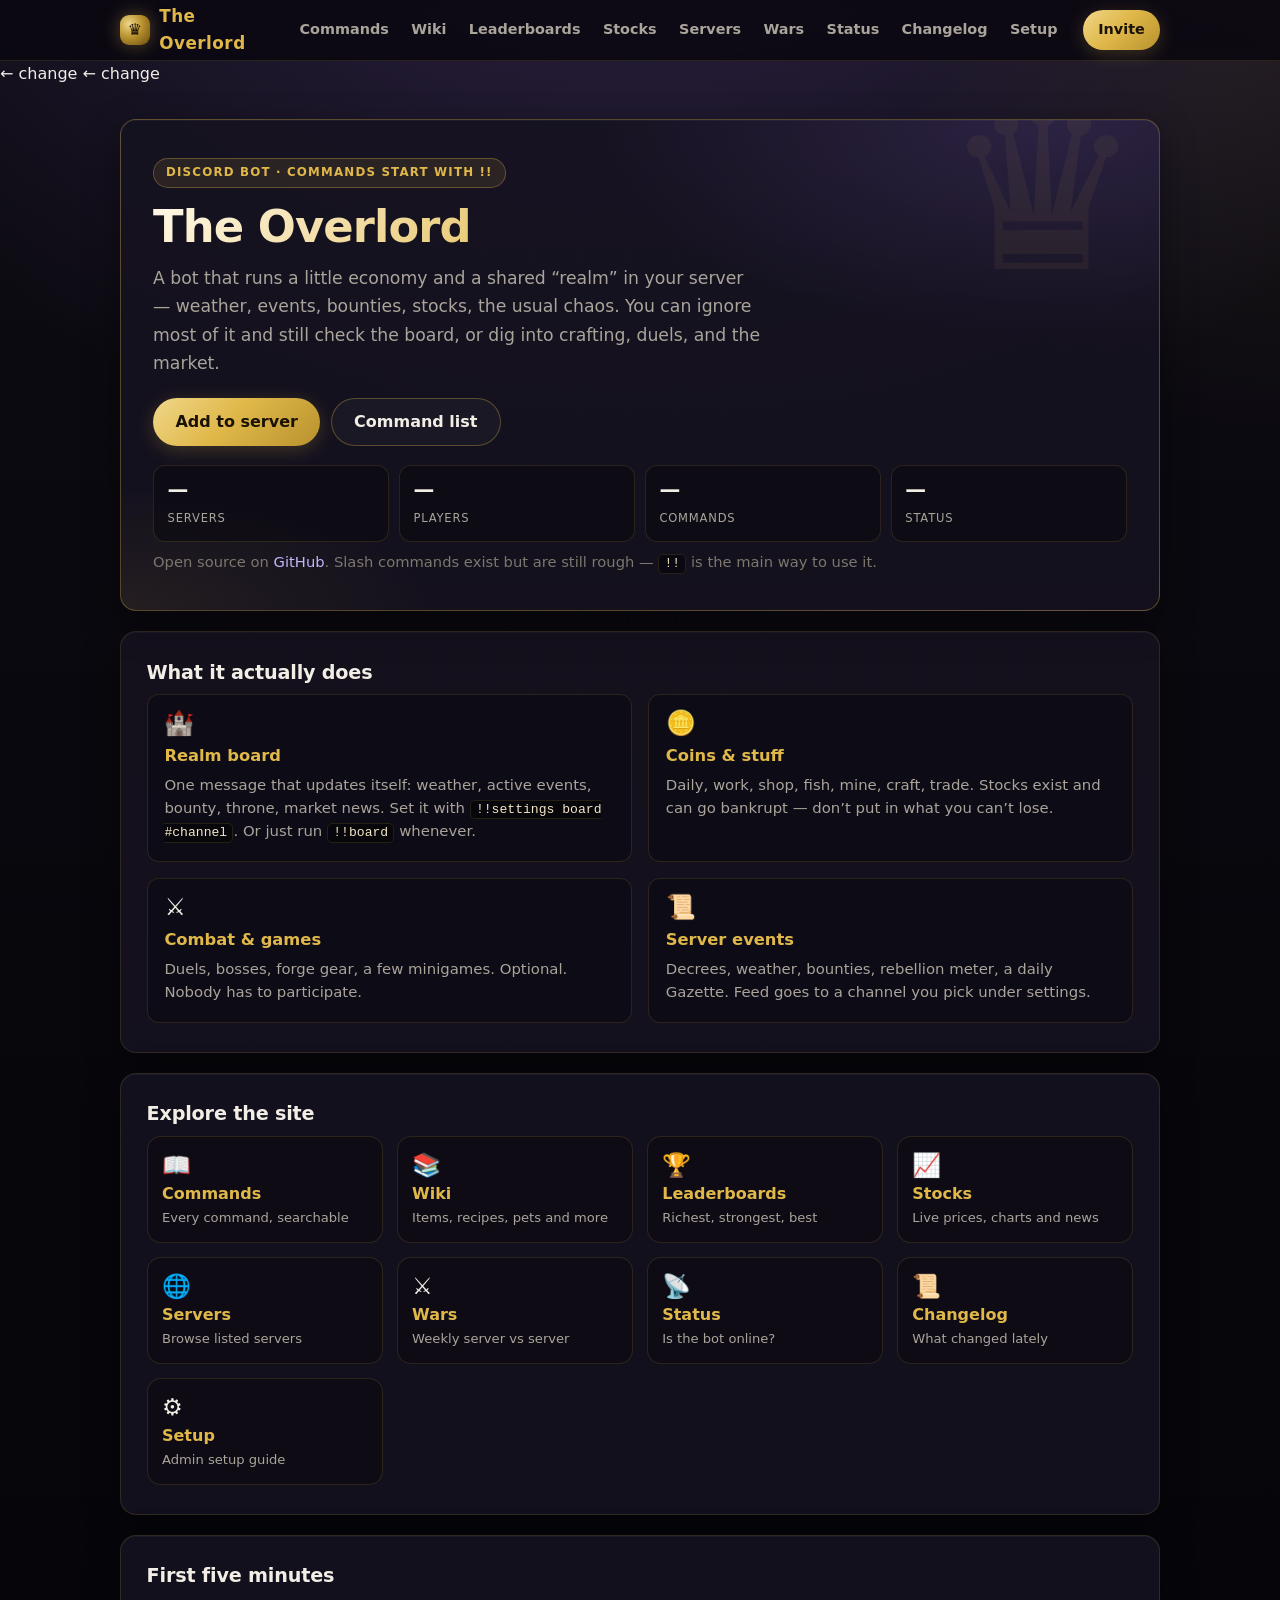
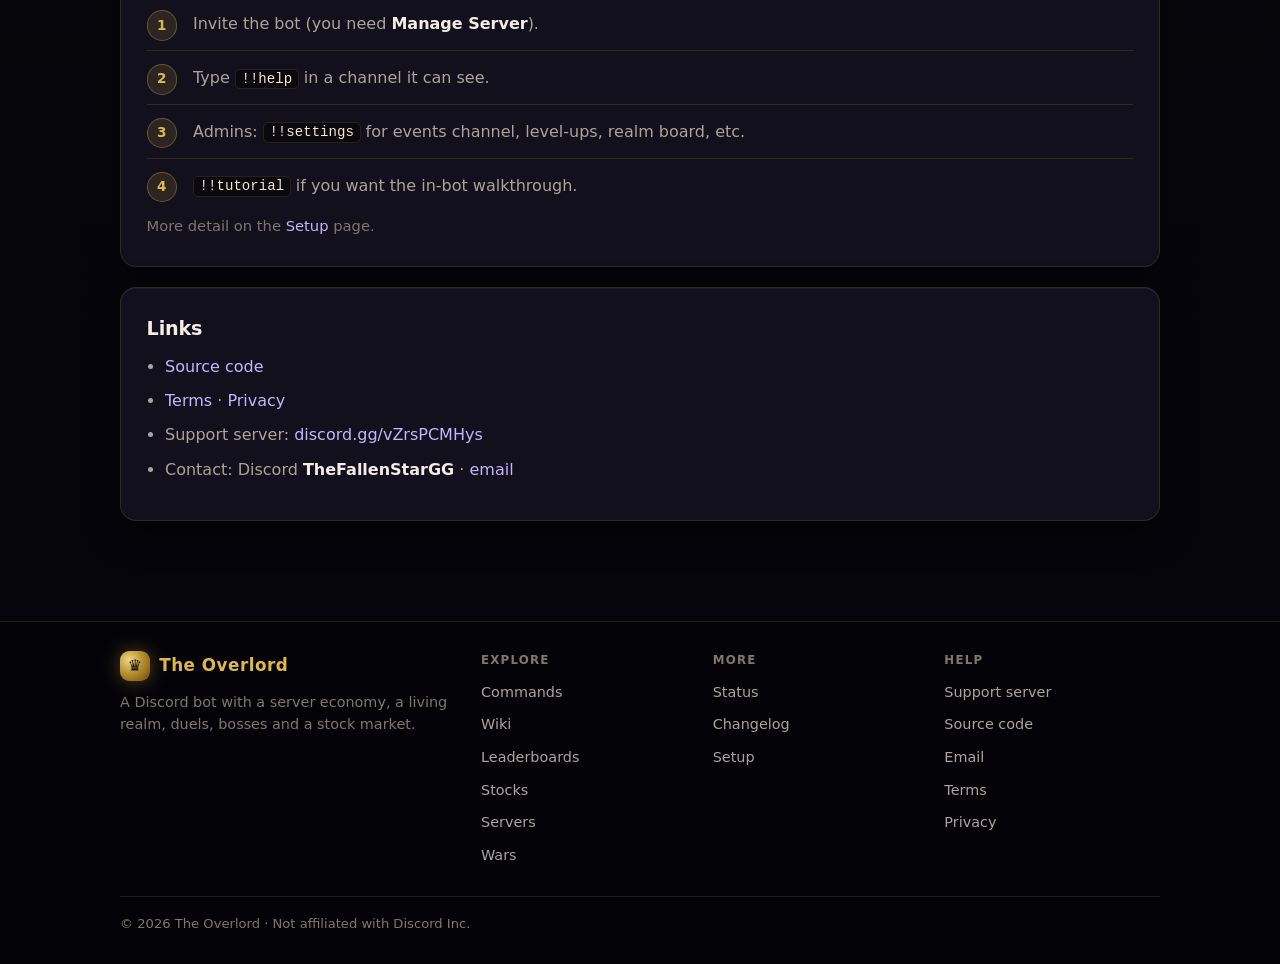
==== commit 577bcf08: "Modify meta tags in index.html Updated theme color and added Open Graph and Twitter meta tags." ====
--- a/index.html
+++ b/index.html
@@ -5,8 +5,16 @@
   <meta name="viewport" content="width=device-width, initial-scale=1, viewport-fit=cover" />
   <title>The Overlord</title>
   <meta name="description" content="Discord bot with a server economy, weather, events, games, and a living realm board. Prefix !!" />
-  <meta name="theme-color" content="#0e0c14" />
+  <meta name="theme-color" content="#e0b84a" />
   <link rel="stylesheet" href="styles.css" />
+  <meta property="og:type" content="website" />
+  <meta property="og:site_name" content="The Overlord" />
+  <meta property="og:title" content="TITLE" />                ← change
+  <meta property="og:description" content="DESCRIPTION" />    ← change
+  <meta property="og:image" content="https://thefallenstargg.github.io/Overlord-Website/og-image.png" />
+  <meta property="og:image:width" content="1200" />
+  <meta property="og:image:height" content="630" />
+  <meta name="twitter:card" content="summary_large_image" />
 </head>
 <body>
   <script src="data.js"></script>
--- a/styles.css
+++ b/styles.css
@@ -1473,3 +1473,510 @@
     scroll-behavior: auto !important;
   }
   }
+
+/* ============================================================
+   Leaderboards, servers, wars and wiki
+   ============================================================ */
+
+[hidden] {
+  display: none !important;
+}
+
+.tabs.flush {
+  margin: 0 0 0.6rem;
+}
+
+.chips.jump {
+  margin: 0 0 1rem;
+}
+
+.avatar {
+  flex: none;
+  display: inline-grid;
+  place-items: center;
+  overflow: hidden;
+  font-weight: 800;
+  line-height: 1;
+  color: var(--text);
+  background: linear-gradient(135deg, rgba(124, 92, 191, 0.45), rgba(224, 184, 74, 0.35));
+  border: 1px solid var(--border-strong);
+  border-radius: 50%;
+}
+
+.avatar img {
+  display: block;
+  width: 100%;
+  height: 100%;
+  object-fit: cover;
+}
+
+/* ranked rows */
+a.lb-row {
+  color: inherit;
+  text-decoration: none;
+}
+
+a.lb-row:hover {
+  background: var(--gold-soft);
+}
+
+.lb-row.r1 {
+  background: linear-gradient(90deg, rgba(240, 192, 64, 0.14), transparent);
+}
+
+.lb-row.r2 {
+  background: linear-gradient(90deg, rgba(200, 205, 215, 0.11), transparent);
+}
+
+.lb-row.r3 {
+  background: linear-gradient(90deg, rgba(205, 127, 50, 0.14), transparent);
+}
+
+.lb-row.top .lb-rank {
+  font-size: 1.3rem;
+}
+
+.lb-list.mini .lb-row {
+  grid-template-columns: 1.9rem 1fr auto;
+  padding: 0.45rem 0.1rem;
+  font-size: 0.92rem;
+}
+
+/* servers */
+.srv-list {
+  display: grid;
+  gap: 0.75rem;
+  align-items: start;
+}
+
+@media (min-width: 900px) {
+  .srv-list {
+    grid-template-columns: 1fr 1fr;
+  }
+}
+
+.server {
+  padding: 0;
+  overflow: hidden;
+  scroll-margin-top: 9rem;
+}
+
+.server summary {
+  display: flex;
+  align-items: center;
+  gap: 0.8rem;
+  padding: 0.9rem 1rem;
+  cursor: pointer;
+  list-style: none;
+}
+
+.server summary::-webkit-details-marker {
+  display: none;
+}
+
+.srv-main {
+  display: flex;
+  flex-direction: column;
+  min-width: 0;
+  margin-right: auto;
+}
+
+.srv-name {
+  overflow: hidden;
+  text-overflow: ellipsis;
+  white-space: nowrap;
+}
+
+.srv-main small,
+.srv-side small {
+  font-size: 0.8rem;
+  color: var(--faint);
+}
+
+.srv-side {
+  display: flex;
+  flex-direction: column;
+  align-items: flex-end;
+}
+
+.srv-side b {
+  color: var(--gold);
+  font-variant-numeric: tabular-nums;
+}
+
+.chev {
+  flex: none;
+  width: 0.6rem;
+  height: 0.6rem;
+  margin: 0 0.2rem 0.2rem;
+  border-right: 2px solid var(--muted);
+  border-bottom: 2px solid var(--muted);
+  transform: rotate(45deg);
+  transition: transform 0.2s ease;
+}
+
+.server[open] .chev {
+  margin-bottom: -0.2rem;
+  transform: rotate(-135deg);
+}
+
+.srv-body {
+  padding: 0 1rem 1.1rem;
+  border-top: 1px solid var(--border);
+}
+
+.srv-badges {
+  display: flex;
+  flex-wrap: wrap;
+  gap: 0.4rem;
+  padding: 0.8rem 0 0.2rem;
+}
+
+.srv-cols {
+  display: grid;
+  gap: 1rem;
+  margin-top: 0.5rem;
+}
+
+@media (min-width: 760px) {
+  .srv-cols {
+    grid-template-columns: 1fr 1fr;
+  }
+}
+
+.srv-block h3 {
+  margin: 0.4rem 0 0.35rem;
+  font-size: 0.8rem;
+  letter-spacing: 0.07em;
+  text-transform: uppercase;
+  color: var(--gold);
+}
+
+.srv-block p {
+  margin: 0.25rem 0;
+  font-size: 0.92rem;
+  color: var(--muted);
+}
+
+.progress {
+  height: 0.55rem;
+  margin: 0.35rem 0 0.6rem;
+  overflow: hidden;
+  background: rgba(255, 255, 255, 0.08);
+  border-radius: 999px;
+}
+
+.progress > span {
+  display: block;
+  height: 100%;
+  background: linear-gradient(90deg, var(--violet), var(--gold));
+  border-radius: inherit;
+}
+
+/* wiki */
+.wiki-sec {
+  margin-bottom: 1.8rem;
+  scroll-margin-top: 9rem;
+}
+
+.entries {
+  display: grid;
+  gap: 0.6rem;
+  grid-template-columns: repeat(auto-fill, minmax(min(100%, 270px), 1fr));
+}
+
+.entry {
+  padding: 0.85rem 0.95rem 0.95rem;
+  background: var(--card);
+  border: 1px solid var(--border);
+  border-radius: 12px;
+}
+
+.entry header {
+  display: flex;
+  align-items: center;
+  gap: 0.7rem;
+}
+
+.entry h3 {
+  margin: 0;
+  font-size: 1rem;
+  line-height: 1.3;
+}
+
+.entry-emoji {
+  font-size: 1.7rem;
+  line-height: 1;
+}
+
+.entry-tags {
+  display: flex;
+  flex-wrap: wrap;
+  gap: 0.3rem;
+  margin-top: 0.25rem;
+}
+
+.entry-tags .pill {
+  padding: 0.05rem 0.5rem;
+  font-size: 0.72rem;
+}
+
+.entry-desc {
+  margin: 0.5rem 0 0;
+  font-size: 0.92rem;
+  color: var(--muted);
+}
+
+.kv {
+  display: grid;
+  grid-template-columns: minmax(4.5rem, 7.5rem) 1fr;
+  gap: 0.3rem 0.8rem;
+  margin: 0.65rem 0 0;
+  font-size: 0.88rem;
+}
+
+.kv dt {
+  color: var(--faint);
+}
+
+.kv dd {
+  margin: 0;
+  color: var(--text);
+  overflow-wrap: anywhere;
+}
+
+/* ============================================================
+   Stocks page
+   ============================================================ */
+
+.picker {
+  display: flex;
+  flex-wrap: wrap;
+  align-items: center;
+  gap: 0.6rem 0.9rem;
+  padding: 0.8rem 1rem;
+}
+
+.picker label {
+  font-weight: 650;
+  color: var(--muted);
+}
+
+.select {
+  flex: 1 1 14rem;
+  min-height: 2.75rem;
+  padding: 0.55rem 2.4rem 0.55rem 0.85rem;
+  font: inherit;
+  font-size: 1rem; /* 16px stops iPhones zooming in */
+  color: var(--text);
+  background: rgba(0, 0, 0, 0.4)
+    url("data:image/svg+xml,%3Csvg xmlns='http://www.w3.org/2000/svg' viewBox='0 0 24 24' fill='none' stroke='%23aaa49b' stroke-width='2.5' stroke-linecap='round' stroke-linejoin='round'%3E%3Cpath d='m6 9 6 6 6-6'/%3E%3C/svg%3E")
+    no-repeat right 0.8rem center / 1rem;
+  border: 1px solid var(--border-strong);
+  border-radius: 12px;
+  -webkit-appearance: none;
+  appearance: none;
+}
+
+.select:focus {
+  outline: none;
+  border-color: var(--gold);
+}
+
+.select option {
+  color: var(--text);
+  background: var(--card-solid);
+}
+
+.stock-head {
+  display: flex;
+  flex-wrap: wrap;
+  align-items: center;
+  gap: 0.7rem;
+  margin-bottom: 0.4rem;
+}
+
+.stock-title {
+  margin: 0;
+  font-size: 1.3rem;
+  line-height: 1.25;
+}
+
+.stock-price {
+  margin-left: auto;
+  text-align: right;
+}
+
+.stock-price b {
+  display: block;
+  font-size: 1.6rem;
+  line-height: 1.15;
+  font-variant-numeric: tabular-nums;
+}
+
+.chg {
+  font-weight: 700;
+  font-size: 0.9rem;
+  font-variant-numeric: tabular-nums;
+}
+
+.chg.up {
+  color: var(--green);
+}
+
+.chg.down {
+  color: var(--red);
+}
+
+.chg.flat {
+  color: var(--muted);
+}
+
+.chart-read {
+  min-height: 1.5em;
+  margin: 0.5rem 0 0.2rem;
+  font-size: 0.92rem;
+  color: var(--muted);
+  font-variant-numeric: tabular-nums;
+}
+
+.chart {
+  display: block;
+  width: 100%;
+  height: auto;
+  touch-action: pan-y; /* vertical scrolling still works while you drag across the chart */
+  user-select: none;
+  -webkit-user-select: none;
+}
+
+.chart .grid {
+  stroke: rgba(255, 255, 255, 0.07);
+  stroke-width: 1;
+}
+
+.chart .axis {
+  fill: var(--faint);
+  font-family: var(--font);
+  font-size: 11px;
+}
+
+.chart .guide {
+  stroke: rgba(255, 255, 255, 0.35);
+  stroke-width: 1;
+  stroke-dasharray: 3 3;
+}
+
+.stock-grid {
+  display: grid;
+  gap: 0.6rem;
+  grid-template-columns: repeat(auto-fill, minmax(min(100%, 230px), 1fr));
+}
+
+.stock {
+  display: grid;
+  gap: 0.4rem;
+  padding: 0.75rem 0.85rem;
+  font: inherit;
+  color: inherit;
+  text-align: left;
+  background: rgba(0, 0, 0, 0.28);
+  border: 1px solid var(--border);
+  border-radius: 12px;
+  cursor: pointer;
+  transition: border-color 0.15s ease, background 0.15s ease;
+}
+
+.stock:hover {
+  border-color: var(--border-strong);
+}
+
+.stock[aria-pressed="true"] {
+  background: var(--gold-soft);
+  border-color: var(--gold);
+}
+
+.stock-top {
+  display: flex;
+  align-items: center;
+  gap: 0.55rem;
+  min-width: 0;
+}
+
+.stock-name {
+  display: flex;
+  flex-direction: column;
+  min-width: 0;
+}
+
+.stock-name small {
+  overflow: hidden;
+  text-overflow: ellipsis;
+  white-space: nowrap;
+  font-size: 0.78rem;
+  color: var(--faint);
+}
+
+.stock-row {
+  display: flex;
+  align-items: flex-end;
+  justify-content: space-between;
+  gap: 0.6rem;
+}
+
+.stock-row > span:first-child {
+  display: grid;
+}
+
+.stock-now {
+  font-size: 1.1rem;
+  font-variant-numeric: tabular-nums;
+}
+
+.spark {
+  flex: none;
+  width: 6.5rem;
+  height: 2rem;
+}
+
+.news-list {
+  display: grid;
+}
+
+.news-item {
+  display: grid;
+  grid-template-columns: 7rem 1fr;
+  gap: 0.2rem 0.8rem;
+  padding: 0.7rem 0.15rem;
+  border-bottom: 1px solid var(--border);
+}
+
+.news-item:last-child {
+  border-bottom: 0;
+}
+
+.news-item time {
+  font-size: 0.82rem;
+  color: var(--faint);
+}
+
+.news-item p {
+  margin: 0;
+}
+
+.news-item.major {
+  background: linear-gradient(90deg, rgba(224, 184, 74, 0.1), transparent);
+}
+
+@media (max-width: 520px) {
+  .news-item {
+    grid-template-columns: 1fr;
+  }
+}
+
+/* The menu now has 9 links, so keep it from getting cramped on small laptops */
+@media (min-width: 1000px) and (max-width: 1239px) {
+  .nav a {
+    padding: 0.4rem 0.45rem;
+    font-size: 0.85rem;
+  }
+}
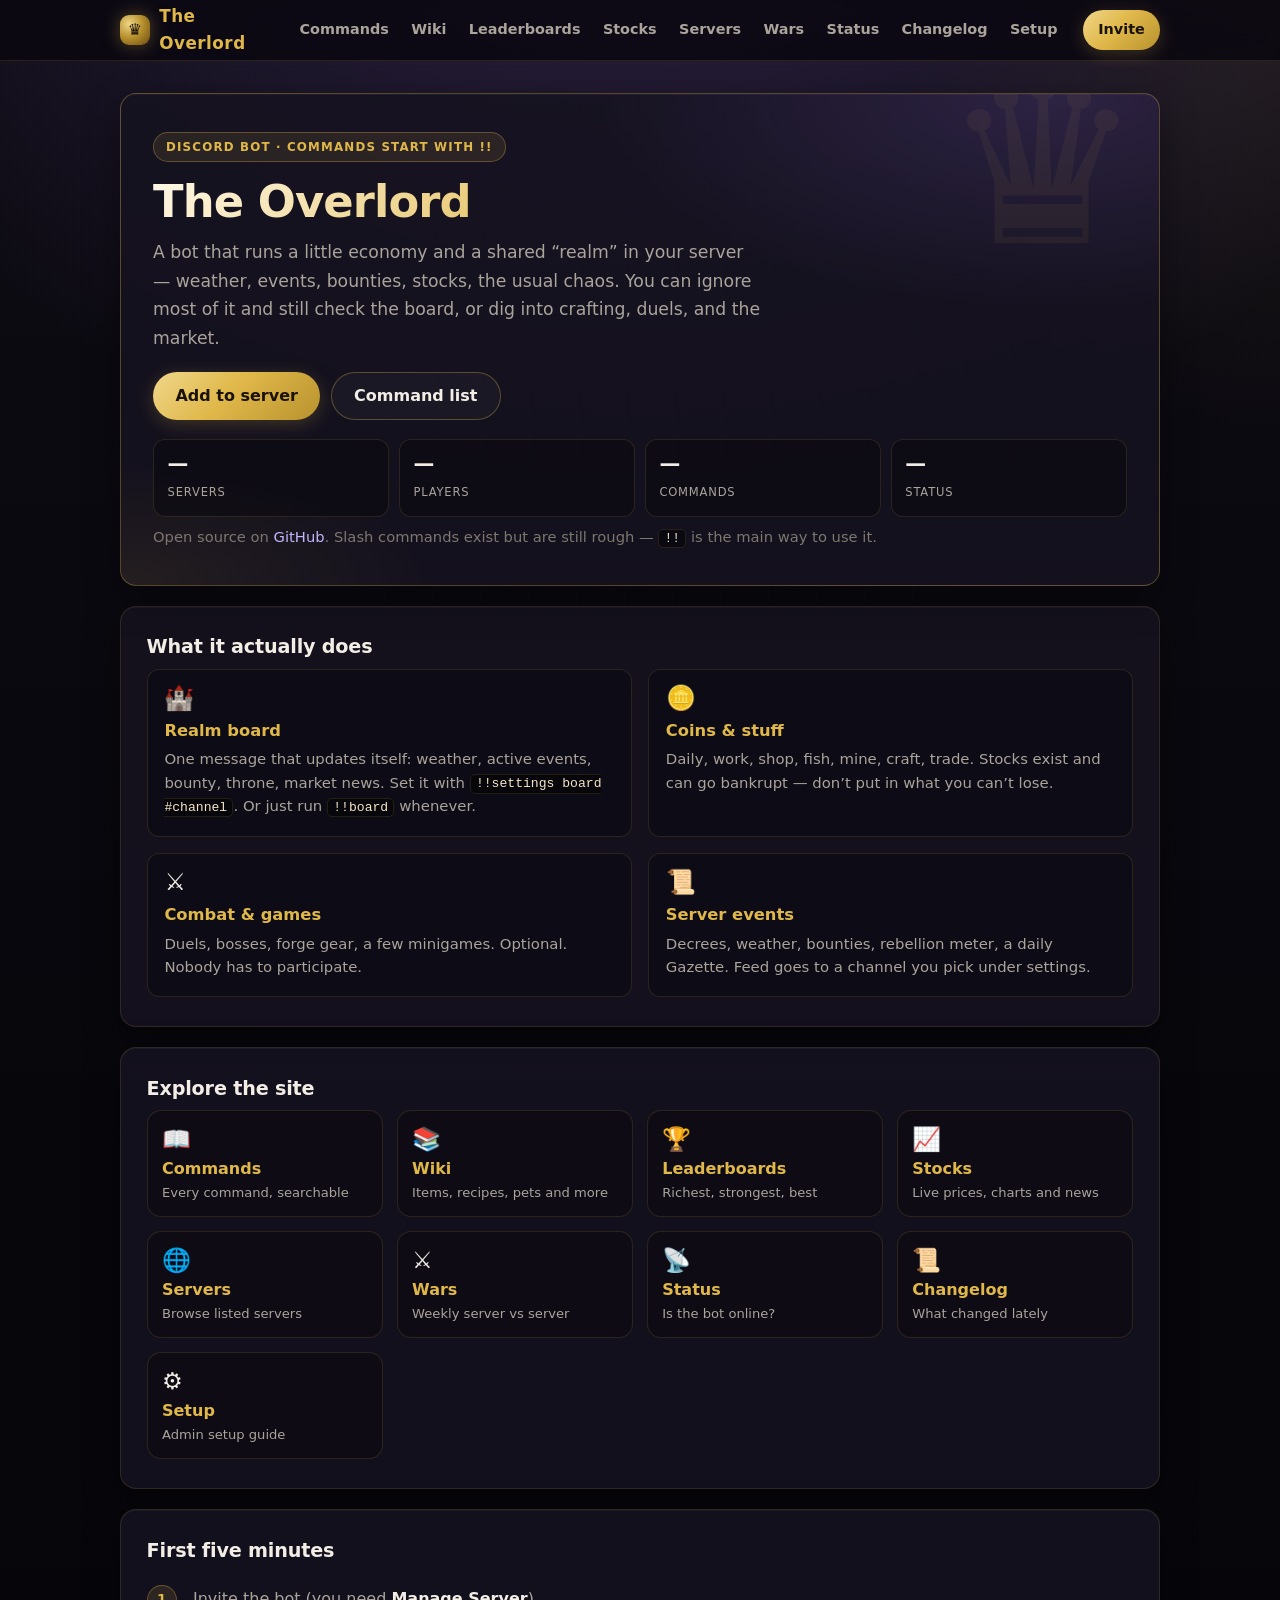
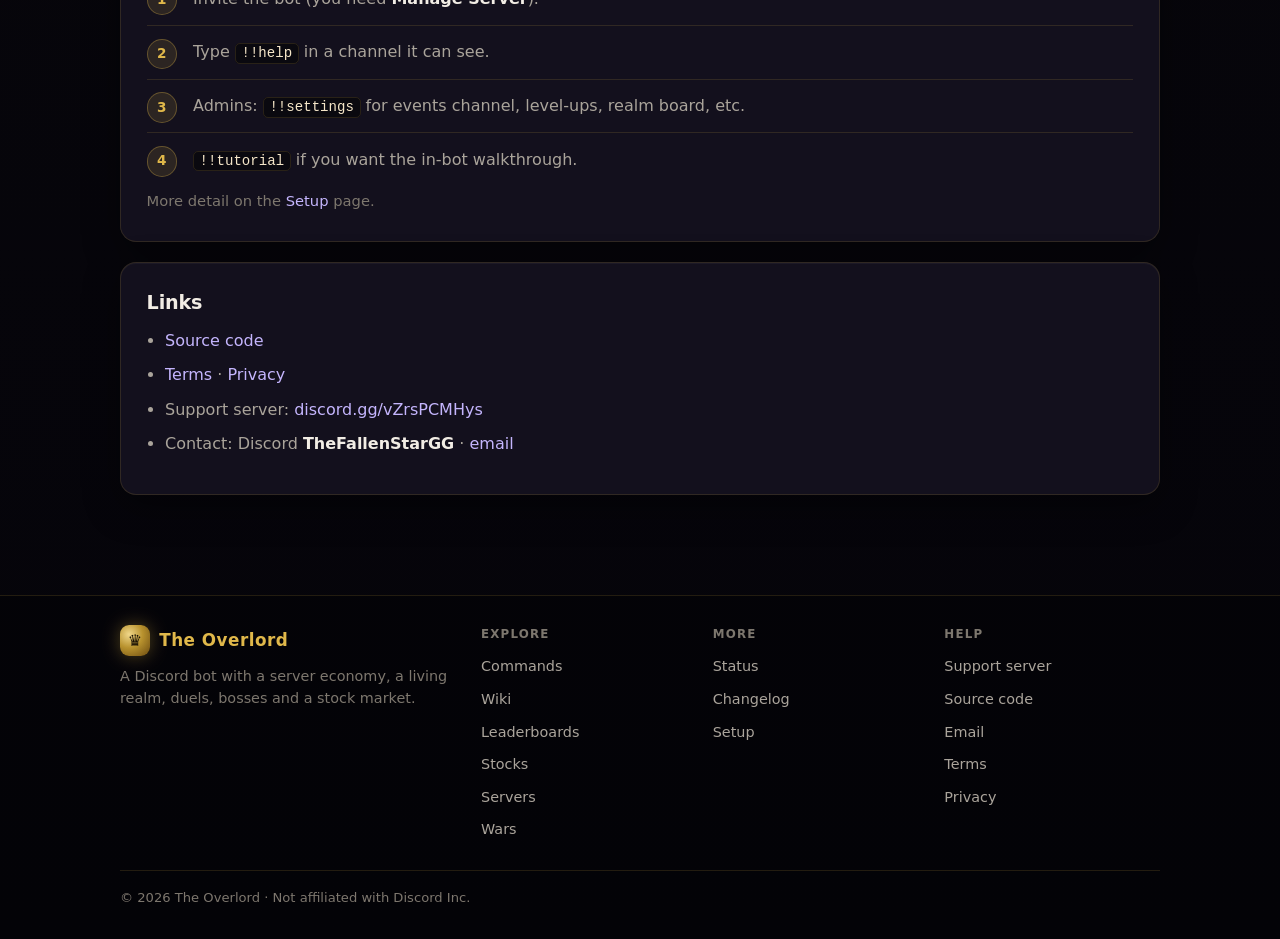
==== commit e0733caa: "Change Open Graph title and description Updated Open Graph meta tags for title and description." ====
--- a/index.html
+++ b/index.html
@@ -9,8 +9,8 @@
   <link rel="stylesheet" href="styles.css" />
   <meta property="og:type" content="website" />
   <meta property="og:site_name" content="The Overlord" />
-  <meta property="og:title" content="TITLE" />                ← change
-  <meta property="og:description" content="DESCRIPTION" />    ← change
+  <meta property="og:title" content="The Overlord" />  
+  <meta property="og:description" content="Discord bot with a server economy, weather, events, games, and a living realm board. Prefix !!" />
   <meta property="og:image" content="https://thefallenstargg.github.io/Overlord-Website/og-image.png" />
   <meta property="og:image:width" content="1200" />
   <meta property="og:image:height" content="630" />
--- a/styles.css
+++ b/styles.css
@@ -1944,7 +1944,7 @@
 
 .news-item {
   display: grid;
-  grid-template-columns: 7rem 1fr;
+  grid-template-columns: 8.5rem 1fr;
   gap: 0.2rem 0.8rem;
   padding: 0.7rem 0.15rem;
   border-bottom: 1px solid var(--border);
